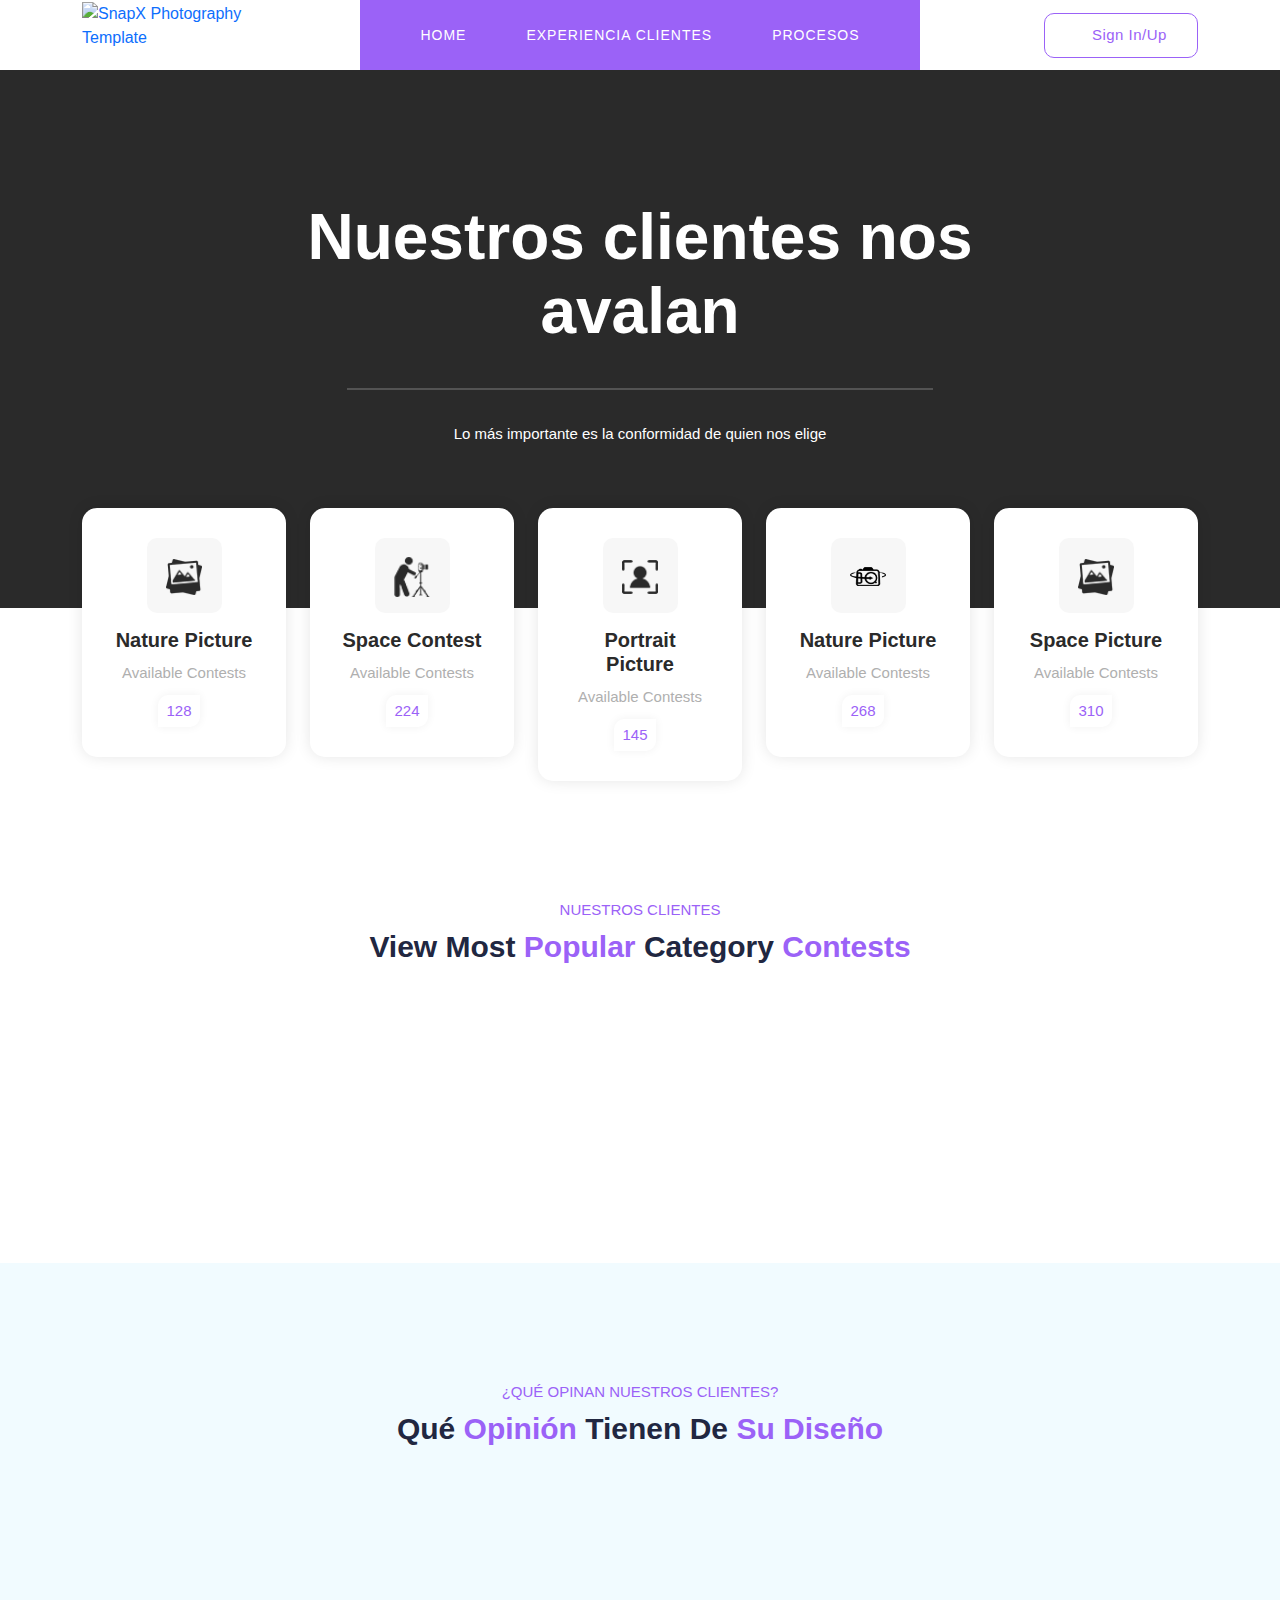
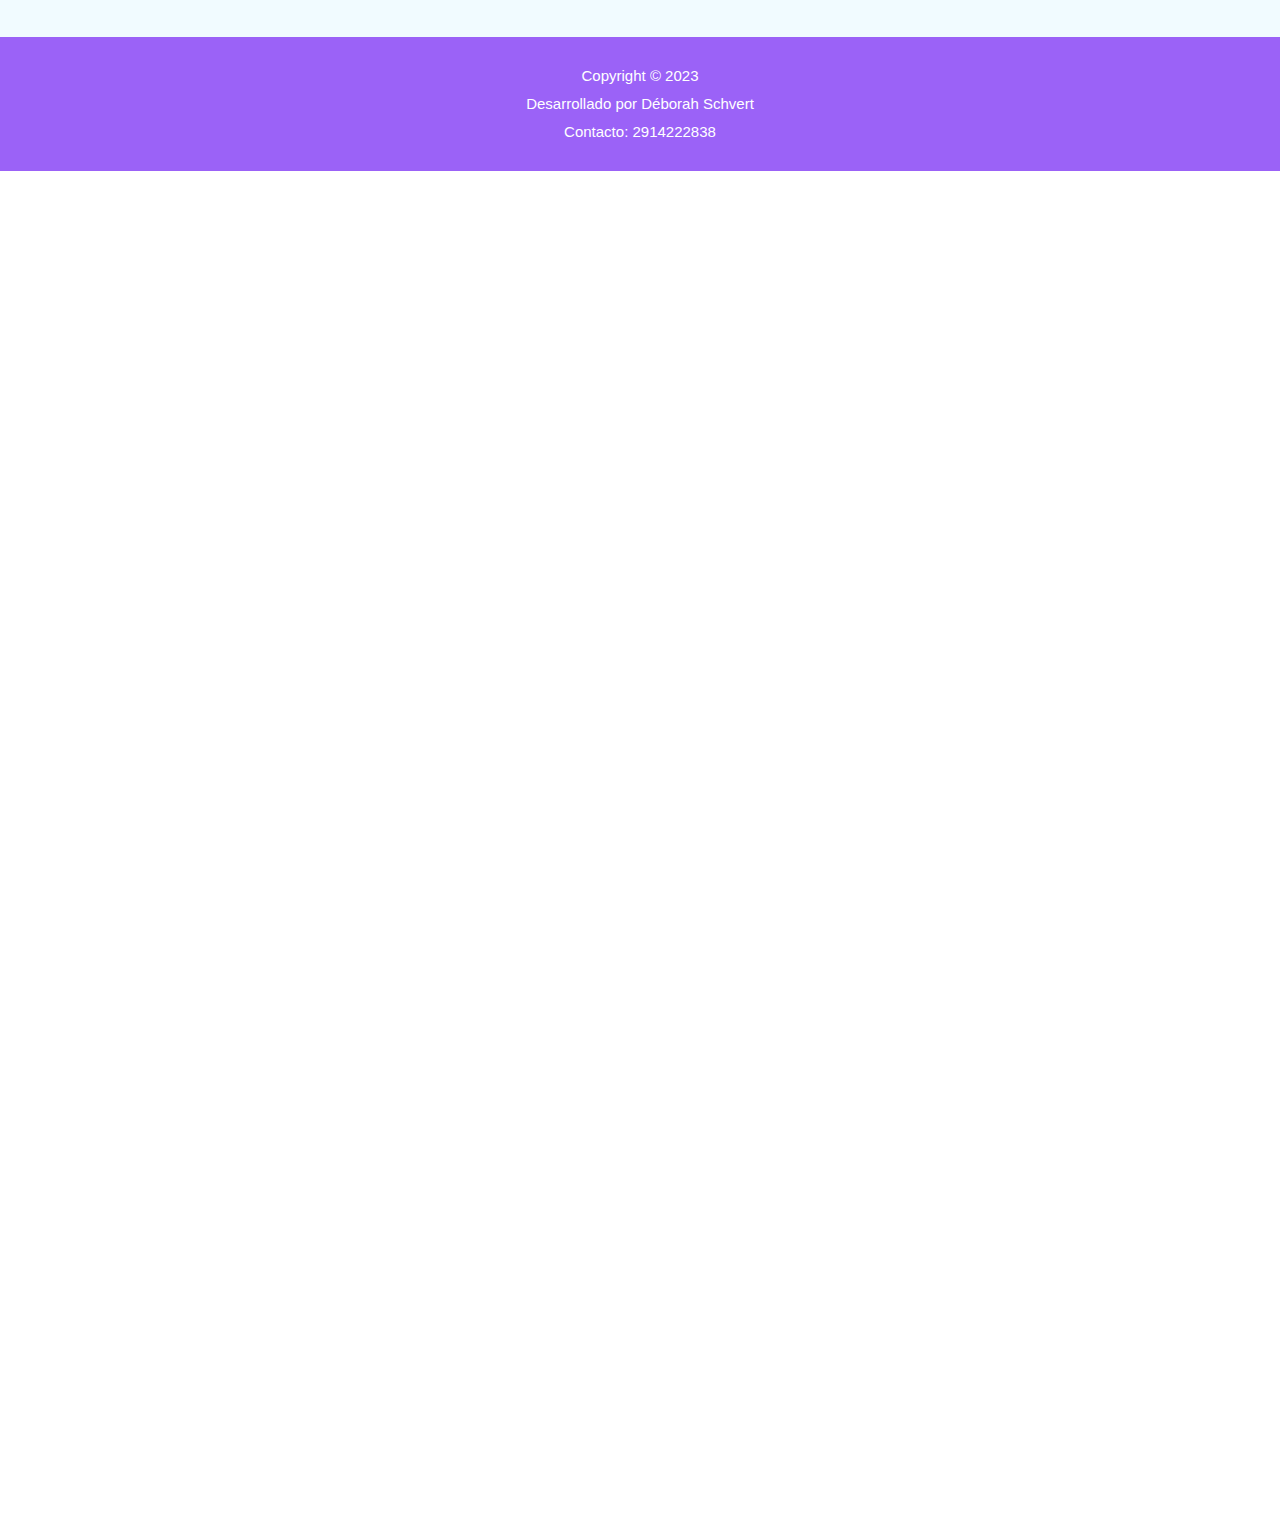
==== categories.html @ dc703094 "Add files via upload" ====
<!DOCTYPE html>
<html lang="en">

  <head>

    <meta charset="utf-8">
    <meta name="author" content="templatemo">
    <meta name="viewport" content="width=device-width, initial-scale=1, shrink-to-fit=no">

    <link href="https://fonts.googleapis.com/css2?family=Roboto:wght@100;300;400;500;700;900&display=swap" rel="stylesheet">

    <title>SnapX Photography Categories</title>

    <!-- Bootstrap core CSS -->
    <link href="vendor/bootstrap/css/bootstrap.min.css" rel="stylesheet">


    <!-- Additional CSS Files -->
    <link rel="stylesheet" href="assets/css/fontawesome.css">
    <link rel="stylesheet" href="assets/css/templatemo-snapx-photography.css">
    <link rel="stylesheet" href="assets/css/owl.css">
    <link rel="stylesheet" href="assets/css/animate.css">
    <link rel="stylesheet"href="https://unpkg.com/swiper@7/swiper-bundle.min.css"/>
<!--

TemplateMo 576 SnapX Photography

https://templatemo.com/tm-576-snapx-photography

-->
  </head>

<body>


  <!-- ***** Header Area Start ***** -->
  <header class="header-area header-sticky">
      <div class="container">
          <div class="row">
              <div class="col-12">
                  <nav class="main-nav">
                      <!-- ***** Logo Start ***** -->
                      <a href="index.html" class="logo">
                          <img src="assets/images/logo.png" alt="SnapX Photography Template">
                      </a>
                      <!-- ***** Logo End ***** -->
                      <!-- ***** Menu Start ***** -->
                      <ul class="nav">
                          <li><a href="index.html">Home</a></li>
                          <li><a href="categories.html">Experiencia Clientes</a></li>
                          <li><a href="users.html">Procesos</a></li>
                      </ul>
                      <div class="border-button">
                        <a id="modal_trigger" href="#modal" class="sign-in-up"><i class="fa fa-user"></i> Sign In/Up</a>
                      </div>
                      <a class='menu-trigger'>
                          <span>Menu</span>
                      </a>
                      <!-- ***** Menu End ***** -->
                  </nav>
              </div>
          </div>
      </div>
  </header>
  <!-- ***** Header Area End ***** -->

  <div id="modal" class="popupContainer" style="display:none;">
    <div class="popupHeader">
        <span class="header_title">Login</span>
        <span class="modal_close"><i class="fa fa-times"></i></span>
    </div>

    <section class="popupBody">
        <!-- Social Login -->
        <div class="social_login">
            <div class="">
                <a href="#" class="social_box fb">
                    <span class="icon"><i class="fab fa-facebook"></i></span>
                    <span class="icon_title">Connect with Facebook</span>

                </a>

                <a href="#" class="social_box google">
                    <span class="icon"><i class="fab fa-google-plus"></i></span>
                    <span class="icon_title">Connect with Google</span>
                </a>
            </div>

            <div class="centeredText">
                <span>Or use your Email address</span>
            </div>

            <div class="action_btns">
                <div class="one_half"><a href="#" id="login_form" class="btn">Login</a></div>
                <div class="one_half last"><a href="#" id="register_form" class="btn">Sign up</a></div>
            </div>
        </div>

        <!-- Username & Password Login form -->
        <div class="user_login">
            <form action="" method="post">
                <label>Email / Username</label>
                <input name="username" type="text" id="username" />
              <br />

                <label>Password</label>
                <input name="password" type="password" id="password" />
              <br />

                <div class="checkbox">
                    <input id="remember" type="checkbox" />
                    <label for="remember">Remember me on this computer</label>
                </div>

                <div class="action_btns">
                    <div class="one_half"><a href="#" class="btn back_btn"><i class="fa fa-angle-double-left"></i> Back</a></div>
                    <div class="one_half last"><button type="submit" class="btn btn_red">Login</button></div>
                </div>
            </form>

            <a href="#" class="forgot_password">Forgot password?</a>
        </div>

        <!-- Register Form -->
        <div class="user_register">
            <form action="" method="post">
                <label>Username</label>
                <input name="username" type="text" id="username" />
                <br />

                <label>Email Address</label>
                <input name="email" type="email" id="email" />
                <br />

                <label>Password</label>
                <input name="password" type="password" id="password" />
                <br />

                <div class="checkbox">
                    <input id="send_updates" type="checkbox" />
                    <label for="send_updates">Send me occasional email updates</label>
                </div>

                <div class="action_btns">
                    <div class="one_half"><a href="#" class="btn back_btn"><i class="fa fa-angle-double-left"></i> Back</a></div>
                    <div class="one_half last"><button type="submit" class="btn btn_red">Register</button></div>
                </div>
            </form>
        </div>

    </section>
  </div>

  <div class="page-heading">
    <div class="container">
      <div class="row">
        <div class="col-lg-8 offset-lg-2 header-text">
          <h2>Nuestros clientes nos avalan</h2>
          <p>Lo más importante es la conformidad de quien nos elige</p>
        </div>
      </div>
    </div>
  </div>

  <div class="top-categories">
    <div class="container">
      <div class="row">
        <div class="col-lg col-sm-4">
          <div class="item">
            <div class="icon">
              <img src="assets/images/icon-01.png" alt="">
            </div>
            <h4>Nature Picture</h4>
            <span>Available Contests</span>
            <span class="counter">128</span>
          </div>
        </div>
        <div class="col-lg col-sm-4">
          <div class="item">
            <div class="icon">
              <img src="assets/images/icon-02.png" alt="">
            </div>
            <h4>Space Contest</h4>
            <span>Available Contests</span>
            <span class="counter">224</span>
          </div>
        </div>
        <div class="col-lg col-sm-4">
          <div class="item">
            <div class="icon">
              <img src="assets/images/icon-03.png" alt="">
            </div>
            <h4>Portrait Picture</h4>
            <span>Available Contests</span>
            <span class="counter">145</span>
          </div>
        </div>
        <div class="col-lg col-sm-4">
          <div class="item">
            <div class="icon">
              <img src="assets/images/icon-04.png" alt="">
            </div>
            <h4>Nature Picture</h4>
            <span>Available Contests</span>
            <span class="counter">268</span>
          </div>
        </div>
        <div class="col-lg col-sm-4">
          <div class="item">
            <div class="icon">
              <img src="assets/images/icon-01.png" alt="">
            </div>
            <h4>Space Picture</h4>
            <span>Available Contests</span>
            <span class="counter">310</span>
          </div>
        </div>
      </div>
    </div>
  </div>

  <section class="featured-contests">
    <div class="container">
      <div class="row">
        <div class="col-lg-12">
          <div class="section-heading text-center">
            <h6>Nuestros clientes</h6>
            <h4>View Most <em>Popular</em> Category <em>Contests</em></h4>
          </div>
        </div>
        <div class="col-lg-6">
          <div class="item">
            <div class="thumb">
              <img src="assets/images/featured-image-02.jpg" alt="">
              <div class="hover-effect">
                <div class="content">
                  <div class="top-content">
                    <span class="award">Award Price</span>
                    <span class="price">$1,600</span>
                  </div>
                  <h4>Walk In The Nature Night</h4>
                  <div class="info">
                    <span class="participants"><img src="assets//images/icon-03.png" alt=""><br>60<br>Participants</span>
                    <span class="submittions"><img src="assets//images/icon-01.png" alt=""><br>188<br>Submissions</span>
                  </div>
                  <div class="border-button">
                    <a href="contest-details.html">Browse Nature Contests</a>
                  </div>
                </div>
              </div>
            </div>
          </div>
        </div>
        <div class="col-lg-6">
          <div class="item">
            <div class="thumb">
              <img src="assets/images/featured-image-01.jpg" alt="">
              <div class="hover-effect">
                <div class="content">
                  <div class="top-content">
                    <span class="award">Award Price</span>
                    <span class="price">$3,200</span>
                  </div>
                  <h4>Walk In The Nature Night</h4>
                  <div class="info">
                    <span class="participants"><img src="assets//images/icon-03.png" alt=""><br>78<br>Participants</span>
                    <span class="submittions"><img src="assets//images/icon-01.png" alt=""><br>240<br>Submissions</span>
                  </div>
                  <div class="border-button">
                    <a href="contest-details.html">Browse Nature Contests</a>
                  </div>
                </div>
              </div>
            </div>
          </div>
        </div>
        <div class="col-lg-4">
          <div class="item">
            <div class="thumb">
              <img src="assets/images/featured-image-03.jpg" alt="">
              <div class="hover-effect">
                <div class="content">
                  <div class="top-content">
                    <span class="award">Award Price</span>
                    <span class="price">$4,100</span>
                  </div>
                  <h4>Walk In The Nature Night</h4>
                  <div class="info">
                    <span class="participants"><img src="assets//images/icon-03.png" alt=""><br>112<br>Participants</span>
                    <span class="submittions"><img src="assets//images/icon-01.png" alt=""><br>286<br>Submissions</span>
                  </div>
                  <div class="border-button">
                    <a href="contest-details.html">Browse Nature Contests</a>
                  </div>
                </div>
              </div>
            </div>
          </div>
        </div>
        <div class="col-lg-4">
          <div class="item">
            <div class="thumb">
              <img src="assets/images/featured-image-04.jpg" alt="">
              <div class="hover-effect">
                <div class="content">
                  <div class="top-content">
                    <span class="award">Award Price</span>
                    <span class="price">$3,400</span>
                  </div>
                  <h4>Walk In The Nature Night</h4>
                  <div class="info">
                    <span class="participants"><img src="assets//images/icon-03.png" alt=""><br>54<br>Participants</span>
                    <span class="submittions"><img src="assets//images/icon-01.png" alt=""><br>140<br>Submissions</span>
                  </div>
                  <div class="border-button">
                    <a href="contest-details.html">Browse Nature Contests</a>
                  </div>
                </div>
              </div>
            </div>
          </div>
        </div>
        <div class="col-lg-4">
          <div class="item">
            <div class="thumb">
              <img src="assets/images/featured-image-05.jpg" alt="">
              <div class="hover-effect">
                <div class="content">
                  <div class="top-content">
                    <span class="award">Award Price</span>
                    <span class="price">$2,200</span>
                  </div>
                  <h4>Walk In The Nature Night</h4>
                  <div class="info">
                    <span class="participants"><img src="assets//images/icon-03.png" alt=""><br>68<br>Participants</span>
                    <span class="submittions"><img src="assets//images/icon-01.png" alt=""><br>162<br>Submissions</span>
                  </div>
                  <div class="border-button">
                    <a href="contest-details.html">Browse Nature Contests</a>
                  </div>
                </div>
              </div>
            </div>
          </div>
        </div>
      </div>
    </div>
  </section>

  <section class="testimonials">
    <div class="container">
      <div class="row">
        <div class="col-lg-12">
          <div class="section-heading text-center">
            <h6>¿Qué opinan nuestros clientes?</h6>
            <h4>Qué <em>opinión</em> tienen de  <em>su Diseño</em></h4>
          </div>
        </div>
        <div class="col-lg-8 offset-lg-2">
          <div class="owl-testimonials owl-carousel">
            <div class="item">
              <div class="content">
                <div class="left-content">
                  <p>“SnapX Photography is a professional website template for photo and video related businesses. This Bootstrap v5.1.3 HTML CSS template is provided by TemplateMo website.”</p>
                  <h4>Thomas Wilson</h4>
                  <span>User #007704</span>
                </div>
                <div class="image">
                  <img src="assets/images/author.jpg" alt="">
                </div>
              </div>
            </div>
            <div class="item">
              <div class="content">
                <div class="left-content">
                  <p>“You may visit Too CSS website for latest collections of great templates. There are a variety of different categories for HTML CSS templates.”</p>
                  <h4>John Walker</h4>
                  <span>User #007772</span>
                </div>
                <div class="image">
                  <img src="assets/images/author.jpg" alt="">
                </div>
              </div>
            </div>
            <div class="item">
              <div class="content">
                <div class="left-content">
                  <p>“If you need a working contact form, please visit TemplateMo contact page for more information. You can easily buy and use a simple PHP contact form.”</p>
                  <h4>Vincent Anthon</h4>
                  <span>User #007794</span>
                </div>
                <div class="image">
                  <img src="assets/images/author.jpg" alt="">
                </div>
              </div>
            </div>
            <div class="item">
              <div class="content">
                <div class="left-content">
                  <p>“When you need Free CSS Templates, you just remember our website TemplateMo. We provide you best quality website templates at absolutely free of charge. No hidden cost involved.”</p>
                  <h4>Alan Smithee</h4>
                  <span>User #007765</span>
                </div>
                <div class="image">
                  <img src="assets/images/author.jpg" alt="">
                </div>
              </div>
            </div>
            <div class="item">
              <div class="content">
                <div class="left-content">
                  <p>“We hope this template is very useful for your website development. If you wish to <a rel="nofollow" href="https://templatemo.com/contact" target="_blank">support TemplateMo</a>, you may make a small amount of donation via PayPal.”</p>
                  <h4>Alan Smithee</h4>
                  <span>User #007724</span>
                </div>
                <div class="image">
                  <img src="assets/images/author.jpg" alt="">
                </div>
              </div>
            </div>
          </div>
        </div>

  </section>

  <footer class="no-space">
    <div class="container">
      <div class="row">
        <div class="col-lg-12">
          <p>Copyright © 2023  <br>   Desarrollado por Déborah Schvert   <br>    Contacto: 2914222838

        </div>
      </div>
    </div>
  </footer>

  <!-- Scripts -->
  <!-- Bootstrap core JavaScript -->
  <script src="vendor/jquery/jquery.min.js"></script>
  <script src="vendor/bootstrap/js/bootstrap.min.js"></script>

  <script src="assets/js/isotope.min.js"></script>
  <script src="assets/js/owl-carousel.js"></script>

  <script src="assets/js/tabs.js"></script>
  <script src="assets/js/popup.js"></script>
  <script src="assets/js/custom.js"></script>

  </body>
</html>
---- assets/css/templatemo-snapx-photography.css ----
/*

TemplateMo 576 SnapX Photography

https://templatemo.com/tm-576-snapx-photography

*/

/* ---------------------------------------------
Table of contents
------------------------------------------------
01. font & reset css
02. reset
03. global styles
04. header
05. banner
06. features
07. testimonials
08. contact
09. footer

--------------------------------------------- */
/*
---------------------------------------------
font & reset css
---------------------------------------------
*/
@import url("https://fonts.googleapis.com/css?family=Open+Sans:100,200,300,400,500,600,700,800,900");
/*
---------------------------------------------
reset
---------------------------------------------
*/
html, body, div, span, applet, object, iframe, h1, h2, h3, h4, h5, h6, p, blockquote, div
pre, a, abbr, acronym, address, big, cite, code, del, dfn, em, font, img, ins, kbd, q,
s, samp, small, strike, strong, sub, sup, tt, var, b, u, i, center, dl, dt, dd, ol, ul, li,
figure, header, nav, section, article, aside, footer, figcaption {
  margin: 0;
  padding: 0;
  border: 0;
  outline: 0;
}

.clearfix:after {
  content: ".";
  display: block;
  clear: both;
  visibility: hidden;
  line-height: 0;
  height: 0;
}

.clearfix {
  display: inline-block;
}

html[xmlns] .clearfix {
  display: block;
}

* html .clearfix {
  height: 1%;
}

ul, li {
  padding: 0;
  margin: 0;
  list-style: none;
}

header, nav, section, article, aside, footer, hgroup {
  display: block;
}

* {
  box-sizing: border-box;
}

html, body {
  font-family: 'Roboto', sans-serif;
  font-weight: 400;
  background-color: #fff;
  font-size: 16px;
  -ms-text-size-adjust: 100%;
  -webkit-font-smoothing: antialiased;
  -moz-osx-font-smoothing: grayscale;
}

a {
  text-decoration: none !important;
}

h1, h2, h3, h4, h5, h6 {
  margin-top: 0px;
  margin-bottom: 0px;
  color: #2a2a2a;
}

ul {
  margin-bottom: 0px;
}

p {
  font-size: 15px;
  line-height: 28px;
  color: #7a7a7a;
}

img {
  width: 100%;
  overflow: hidden;
}

/*
---------------------------------------------
Global Styles
---------------------------------------------
*/
html,
body {
  background: #fff;
  font-family: 'Roboto', sans-serif;
}

::selection {
  background: #9B62F7;
  color: #fff;
}

::-moz-selection {
  background: #9B62F7;
  color: #fff;
}

@media (max-width: 991px) {
  html, body {
    overflow-x: hidden;
  }
  .mobile-top-fix {
    margin-top: 30px;
    margin-bottom: 0px;
  }
  .mobile-bottom-fix {
    margin-bottom: 30px;
  }
  .mobile-bottom-fix-big {
    margin-bottom: 60px;
  }
}

.border-button a {
  font-size: 15px;
  color: #9B62F7;
  background-color: transparent;
  border: 1px solid #9B62F7;
  padding: 10px 30px;
  display: inline-block;
  border-radius: 10px;
  font-weight: 500;
  text-transform: capitalize;
  letter-spacing: 0.5px;
  transition: all .3s;
}

.border-button a:hover {
  background-color: #9B62F7;
  color: #fff;
}

.main-button a {
  font-size: 15px;
  color: #fff;
  background-color: #9B62F7;
  border: 1px solid #9B62F7;
  padding: 10px 30px;
  display: inline-block;
  border-radius: 10px;
  font-weight: 500;
  text-transform: capitalize;
  letter-spacing: 0.5px;
  transition: all .3s;
}

.main-button a:hover {
  background-color: transparent;
  color: #9B62F7;
}

section {
  margin-top: 120px;
}

.section-heading {
  position: relative;
  z-index: 2;
  margin-top: 0px;
  margin-bottom: 70px;
}

.section-heading h6 {
  font-size: 15px;
  text-transform: uppercase;
  color: #9B62F7;
  font-weight: 400;
}

.section-heading h4 {
  margin-top: 10px;
  line-height: 36px;
  font-size: 30px;
  font-weight: 700;
  text-transform: capitalize;
  color: #212741;
}

.section-heading h4 em {
  color: #9B62F7;
  font-style: normal;
}

.section-heading p {
  margin-top: 30px;
}


/*
---------------------------------------------
Header Style
---------------------------------------------
*/

.background-header {
  background-color: #fff;
  height: 70px!important;
  position: fixed!important;
  top: 0!important;
  left: 0;
  right: 0;
  box-shadow: 0px 0px 10px rgba(0,0,0,0.15)!important;
  -webkit-transition: all .5s ease 0s;
  -moz-transition: all .5s ease 0s;
  -o-transition: all .5s ease 0s;
  transition: all .5s ease 0s;
}

.header-area {
  background-color: #fff;
  position: absolute;
  height: 70px;
  top: 0;
  left: 0;
  right: 0;
  z-index: 100;
  -webkit-transition: all .5s ease 0s;
  -moz-transition: all .5s ease 0s;
  -o-transition: all .5s ease 0s;
  transition: all .5s ease 0s;
}

.header-area .main-nav {
  min-height: 80px;
  background: transparent;
  display: flex
}

.header-area .main-nav .logo {
  margin-top: 2px;
  flex-basis: 20%;
  -webkit-transition: all 0.3s ease 0s;
  -moz-transition: all 0.3s ease 0s;
  -o-transition: all 0.3s ease 0s;
  transition: all 0.3s ease 0s;
}

.header-area .main-nav .logo img {
  max-width: 160px;
}

.background-header .main-nav .logo {
  width: 142px;
}

.header-area .main-nav .nav {
  flex-basis: 60%;
  height: 70px;
  margin-top: 0px;
  margin-right: 0px;
  -webkit-transition: all 0.3s ease 0s;
  -moz-transition: all 0.3s ease 0s;
  -o-transition: all 0.3s ease 0s;
  transition: all 0.3s ease 0s;
  position: relative;
  z-index: 999;
}

.nav {
  justify-content: center;
}

.header-area .main-nav .nav li:first-child {
  padding-left: 60px;
}

.header-area .main-nav .nav li:last-child {
  padding-right: 60px;
}

.header-area .main-nav .nav li {
  padding-left: 30px;
  padding-right: 30px;
  background-color: #9B62F7;
}

.header-area .main-nav .nav li a {
  display: block;
  font-weight: 400;
  font-size: 14px;
  text-transform: uppercase;
  color: #fff;
  -webkit-transition: all 0.3s ease 0s;
  -moz-transition: all 0.3s ease 0s;
  -o-transition: all 0.3s ease 0s;
  transition: all 0.3s ease 0s;
  height: 70px;
  line-height: 70px;
  border: transparent;
  letter-spacing: 1px;
}

.header-area .main-nav .border-button {
  flex-basis: 20%;
  margin-top: 13px;
  text-align: right;
}

.header-area .main-nav .nav li.has-sub ul.sub-menu li:last-child a:hover,
.background-header .main-nav .nav li.has-sub ul.sub-menu li:last-child a:hover {
  padding-left: 25px !important;
}

.header-area .main-nav .nav li:hover a,
.header-area .main-nav .nav li a.active {
  color: #9B62F7;
}

.background-header .main-nav .nav li:hover a,
.background-header .main-nav .nav li a.active {
  color: #9B62F7;
  opacity: 1;
}

.header-area .main-nav .nav li.has-sub {
  position: relative;
  padding-right: 15px;
}

.header-area .main-nav .nav li.has-sub:after {
  font-family: FontAwesome;
  content: "\f107";
  font-size: 12px;
  color: #9B62F7;
  position: absolute;
  right: 2px;
  top: 25px;
}

.header-area .main-nav .nav li.has-sub ul.sub-menu {
  position: absolute;
  width: 160px;
  background-color: #fff;
  box-shadow: 0 2px 28px 0 rgba(0, 0, 0, 0.06);
  overflow: hidden;
  top: 70px;
  border-radius: 0px;
  opacity: 0;
  transition: all .3s;
  transform: translateY(+2em);
  visibility: hidden;
  z-index: -1;
}

.header-area .main-nav .nav li.has-sub ul.sub-menu li {
  margin-left: 0px;
  padding-left: 0px;
  padding-right: 0px;
}

.header-area .main-nav .nav li.has-sub ul.sub-menu li a {
  opacity: 1;
  display: block;
  background: #f7f7f7;
  color: ##9B62F7!important;
  padding-left: 20px;
  height: 40px;
  line-height: 40px;
  -webkit-transition: all 0.3s ease 0s;
  -moz-transition: all 0.3s ease 0s;
  -o-transition: all 0.3s ease 0s;
  transition: all 0.3s ease 0s;
  position: relative;
  font-size: 13px;
  font-weight: 400;
  border-bottom: 1px solid #eee;
}

.header-area .main-nav .nav li.has-sub ul li a:hover {
  background: #fff;
  color: #9B62F7 !important;
  padding-left: 25px;
}

.header-area .main-nav .nav li.has-sub ul li a:hover:before {
  width: 3px;
}

.header-area .main-nav .nav li.has-sub:hover ul.sub-menu {
  visibility: visible;
  opacity: 1;
  z-index: 1;
  transform: translateY(0%);
  transition-delay: 0s, 0s, 0.3s;
}

.header-area .main-nav .menu-trigger {
  cursor: pointer;
  display: block;
  position: absolute;
  top: 33px;
  width: 32px;
  height: 40px;
  text-indent: -9999em;
  z-index: 99;
  right: 20px;
  display: none;
}

.background-header .main-nav .menu-trigger {
  top: 17px;
}

.header-area .main-nav .menu-trigger span,
.header-area .main-nav .menu-trigger span:before,
.header-area .main-nav .menu-trigger span:after {
  -moz-transition: all 0.4s;
  -o-transition: all 0.4s;
  -webkit-transition: all 0.4s;
  transition: all 0.4s;
  background-color: #2a2a2a;
  display: block;
  position: absolute;
  width: 30px;
  height: 2px;
  left: 0;
}

.background-header .main-nav .menu-trigger span,
.background-header .main-nav .menu-trigger span:before,
.background-header .main-nav .menu-trigger span:after {
  background-color: #2a2a2a;
}

.header-area .main-nav .menu-trigger span:before,
.header-area .main-nav .menu-trigger span:after {
  -moz-transition: all 0.4s;
  -o-transition: all 0.4s;
  -webkit-transition: all 0.4s;
  transition: all 0.4s;
  background-color: #2a2a2a;
  display: block;
  position: absolute;
  width: 30px;
  height: 2px;
  left: 0;
  width: 75%;
}

.background-header .main-nav .menu-trigger span:before,
.background-header .main-nav .menu-trigger span:after {
  background-color: #2a2a2a;
}

.header-area .main-nav .menu-trigger span:before,
.header-area .main-nav .menu-trigger span:after {
  content: "";
}

.header-area .main-nav .menu-trigger span {
  top: 16px;
}

.header-area .main-nav .menu-trigger span:before {
  -moz-transform-origin: 33% 100%;
  -ms-transform-origin: 33% 100%;
  -webkit-transform-origin: 33% 100%;
  transform-origin: 33% 100%;
  top: -10px;
  z-index: 10;
}

.header-area .main-nav .menu-trigger span:after {
  -moz-transform-origin: 33% 0;
  -ms-transform-origin: 33% 0;
  -webkit-transform-origin: 33% 0;
  transform-origin: 33% 0;
  top: 10px;
}

.header-area .main-nav .menu-trigger.active span,
.header-area .main-nav .menu-trigger.active span:before,
.header-area .main-nav .menu-trigger.active span:after {
  background-color: transparent;
  width: 100%;
}

.header-area .main-nav .menu-trigger.active span:before {
  -moz-transform: translateY(6px) translateX(1px) rotate(45deg);
  -ms-transform: translateY(6px) translateX(1px) rotate(45deg);
  -webkit-transform: translateY(6px) translateX(1px) rotate(45deg);
  transform: translateY(6px) translateX(1px) rotate(45deg);
  background-color: #2a2a2a;
}

.background-header .main-nav .menu-trigger.active span:before {
  background-color: #2a2a2a;
}

.header-area .main-nav .menu-trigger.active span:after {
  -moz-transform: translateY(-6px) translateX(1px) rotate(-45deg);
  -ms-transform: translateY(-6px) translateX(1px) rotate(-45deg);
  -webkit-transform: translateY(-6px) translateX(1px) rotate(-45deg);
  transform: translateY(-6px) translateX(1px) rotate(-45deg);
  background-color: #2a2a2a;
}

.background-header .main-nav .menu-trigger.active span:after {
  background-color: #2a2a2a;
}

.header-area.header-sticky {
  min-height: 70px;
}

.header-area.header-sticky .nav li a.active {
  color: #fff;
}

@media (max-width: 1200px) {
  .header-area .main-nav .nav li {
    padding-left: 10px;
    padding-right: 10px;
  }
  .header-area .main-nav:before {
    display: none;
  }
}

@media (max-width: 767px) {
  .header-area .main-nav .nav {
    height: auto;
    flex-basis: 100%;
  }
  .header-area .main-nav .logo {
    position: absolute;
    left: 30px;
    top: 15px;
  }
  .background-header .main-nav .logo {
    top: 0px;
  }
  .background-header .main-nav .border-button {
    top: 0px !important;
  }
  .header-area .main-nav .border-button {
    position: absolute;
    top: 15px;
    right: 70px;
  }
  .header-area.header-sticky .nav li a:hover,
  .header-area.header-sticky .nav li a.active {
    color: #9B62F7!important;
    opacity: 1;
  }
  .header-area.header-sticky .nav li.search-icon a {
    width: 100%;
  }
  .header-area {
    background-color: #9B62F7!important;
    padding: 0px 15px;
    height: 100px;
    box-shadow: none;
    text-align: center;
  }
  .header-area .container {
    padding: 0px;
  }
  .header-area .logo {
    margin-left: 0px;
  }
  .header-area .menu-trigger {
    display: block !important;
  }
  .header-area .main-nav {
    overflow: hidden;
  }
  .header-area .main-nav .nav {
    float: none;
    width: 100%;
    display: none;
    -webkit-transition: all 0s ease 0s;
    -moz-transition: all 0s ease 0s;
    -o-transition: all 0s ease 0s;
    transition: all 0s ease 0s;
    margin-left: 0px;
  }
  .header-area .main-nav .nav li:first-child {
    border-top: 1px solid #eee;
  }
  .header-area.header-sticky .nav {
    margin-top: 100px !important;
  }
  .background-header.header-sticky .nav {
    margin-top: 70px !important;
  }
  .header-area .main-nav .nav li {
    width: 100%;
    background: #9B62F7;
    border-bottom: 1px solid #eee;
    padding-left: 0px !important;
    padding-right: 0px !important;
  }
  .header-area .main-nav .nav li a {
    height: 50px !important;
    line-height: 50px !important;
    padding: 0px !important;
    border: none !important;
    background: #f7f7f7 !important;
    color: #191a20 !important;
  }
  .header-area .main-nav .nav li a:hover {
    background: #eee !important;
    color: #00bdfe!important;
  }
  .header-area .main-nav .nav li.has-sub ul.sub-menu {
    position: relative;
    visibility: inherit;
    opacity: 1;
    z-index: 1;
    transform: translateY(0%);
    top: 0px;
    width: 100%;
    box-shadow: none;
    height: 0px;
    transition: all 0s;
  }
  .header-area .main-nav .nav li.submenu ul li a {
    font-size: 12px;
    font-weight: 400;
  }
  .header-area .main-nav .nav li.submenu ul li a:hover:before {
    width: 0px;
  }
  .header-area .main-nav .nav li.has-sub ul.sub-menu {
    height: auto;
  }
  .header-area .main-nav .nav li.has-sub:after {
    color: #3B566E;
    right: 30px;
    font-size: 14px;
    top: 15px;
  }
  .header-area .main-nav .nav li.submenu:hover ul, .header-area .main-nav .nav li.submenu:focus ul {
    height: 0px;
  }
}


/*
--------------------------------------------
PopUp Style
--------------------------------------------
*/

#lean_overlay {
  position: fixed;
  z-index: 100;
  top: 0px;
  left: 0px;
  height: 100%;
  width: 100%;
  background: #000;
  display: none;
}

section.popupBody {
  margin-top: 0px;
}

.popupContainer {
  position: absolute;
  width: 330px;
  height: auto;
  left: 45%;
  top: 60px;
  background: #FFF;
}

.btn {
  padding: 10px 20px;
  background: #9B62F7;
  color: #fff;
  transition: all .3s;
}

.btn_red {
  background: #9B62F7;
  color: #FFF;
}

.btn:hover {
  background: #E4E4E2;
}

.btn_red:hover {
  color: #2a2a2a;
  background: #E4E4E2;
}

a.btn {
  color: #fff;
  text-align: center;
  text-decoration: none;
}

a.btn_red {
  color: #FFF;
}

.one_half {
  width: 50%;
  display: block;
  float: left;
}

.one_half.last {
  width: 45%;
  margin-left: 5%;
}

.popupHeader {
  font-size: 16px;
  text-transform: uppercase;
}

.popupHeader {
  background: #F4F4F2;
  position: relative;
  padding: 10px 20px;
  border-bottom: 1px solid #DDD;
  font-weight: bold;
}

.popupHeader .modal_close {
  position: absolute;
  right: 0;
  top: 0;
  padding: 10px 15px;
  background: #9B62F7;
  cursor: pointer;
  color: #fff;
  font-size: 16px;
}

.popupBody {
  padding: 20px;
}

.social_login .social_box {
  display: block;
  clear: both;
  padding: 10px;
  margin-bottom: 10px;
  background: #F4F4F2;
  overflow: hidden;
}

.social_login .icon {
  display: inline-block;

  padding: 5px 10px;
  margin-right: 10px;
  float: left;
  color: #FFF;
  font-size: 16px;
  text-align: center;
}

.social_login .fb .icon {
  background: #3B5998;
}

.social_login .google .icon {
  background: #DD4B39;
}

.social_login .icon_title {
  display: block;
  padding: 5px 0;
  float: left;
  font-weight: bold;
  font-size: 16px;
  color: #777;
}

.social_login .social_box:hover {
  background: #E4E4E2;
}

.centeredText {
  color: #afafaf;
  text-align: center;
  margin: 20px 0;
  clear: both;
  overflow: hidden;
  text-transform: capitalize;
}

.user_login label {
  color: #afafaf;
}

.action_btns {
  clear: both;
  overflow: hidden;
}

.action_btns a {
  display: block;
}
/* User Login Form */

.user_login {
  display: none;
}

.user_login label {
  display: block;
  margin-bottom: 5px;
}

.user_login input[type="text"],
.user_login input[type="email"],
.user_login input[type="password"] {
  display: block;
  width: 90%;
  padding: 10px;
  border: 1px solid #DDD;
  color: #666;
}

.user_login input[type="checkbox"] {
  float: left;
  margin-right: 10px;
  width: 22px;
  height: 22px;
}

.user_login input[type="checkbox"]+label {
  float: left;
}

.user_login .checkbox {
  margin-bottom: 10px;
  clear: both;
  overflow: hidden;
}

.forgot_password {
  display: block;
  margin: 20px 0 10px;
  clear: both;
  overflow: hidden;
  text-decoration: none;
  color: #9B62F7;
  transition: all .3s;
}
/* User Register Form */

.user_register {
  display: none;
}

.user_register label {
  color: #afafaf;
  display: block;
  margin-bottom: 5px;
}

.user_register input[type="text"],
.user_register input[type="email"],
.user_register input[type="password"] {
  display: block;
  width: 100%;
  padding: 10px;
  border: 1px solid #DDD;
  color: #666;
}

.user_register input[type="checkbox"] {
  width: 22px;
  height: 22px;
  float: left;
  margin-right: 8px;
}

.user_register input[type="checkbox"]+label {
  float: left;
  color: #afafaf;
}

.user_register .checkbox {
  margin-bottom: 10px;
  clear: both;
  overflow: hidden;
}


/*
---------------------------------------------
Banner Style
---------------------------------------------
*/

.main-banner {
  background-image: url(../images/banner-bg.jpg);
  background-repeat: no-repeat;
  background-position: center center;
  background-size: cover;
  padding-top: 290px;
  padding-bottom: 240px;
  text-align: center;
  background-color: #2a2a2a;
}

.main-banner h2 {
  color: #fff;
  font-size: 64px;
  font-weight: 700;
  line-height: 74px;
}

.main-banner h2 em {
  font-style: normal;
  color: #9B62F7;
}

.main-banner p {
  color: #fff;
  padding: 30px 0px;
  margin: 40px 75px 0px 75px;
  border-top: 1px solid rgba(250,250,250,0.2);
}

.main-banner .buttons {
  margin-top: 30px;
  display: flex;
  justify-content: center;
}

.main-banner .big-border-button a {
  font-size: 20px;
  color: #fff;
  background-color: transparent;
  border: 1px solid #fff;
  padding: 15px 30px;
  display: inline-block;
  border-radius: 10px;
  font-weight: 500;
  margin-right: 15px;
  text-transform: capitalize;
  letter-spacing: 0.5px;
  transition: all .3s;
}

.main-banner .big-border-button a:hover {
  background-color: #fff;
  color: #9B62F7;
}

.main-banner .icon-button a {
  margin-top: 20px;
  display: inline-block;
  margin-left: 15px;
  font-size: 15px;
  font-weight: 500;
  color: #fff;
  transition: all .3s;
}

.main-banner .icon-button a i {
  margin-right: 6px;
  font-size: 16px;
}

.main-banner .icon-button a:hover {
  color: #9B62F7;
}



/*
---------------------------------------------
featured
---------------------------------------------
*/

section.featured-items {
  margin-top: -150px;
}

.featured-items .item .thumb {
  position: relative;
}

.featured-items .item .thumb img {
  border-radius: 15px;
}

.featured-items .item .thumb:hover .hover-effect {
  top: 0;
  opacity: 1;
}

.featured-items .item .thumb .hover-effect {
  background-color: rgba(250,250,250,0.92);
  left: 0;
  top: 100%;
  width: 100%;
  height: 100%;
  border-radius: 10px;
  position: absolute;
  opacity: 0;
  transition: all .3s;
}

.featured-items .item .thumb .hover-effect .content {
  text-align: center;
  position: absolute;
  width: 100%;
  top: 50%;
  transform: translateY(-50%);
  padding: 0px 15px;
}

.featured-items .item .thumb .hover-effect .content h4 {
  font-size: 20px;
  color: #9B62F7;
  margin-bottom: 22px;
}

.featured-items .item .thumb .hover-effect .content h4 i {
  font-size: 14px;
  margin-left: 5px;
  font-weight: 600;
}

.featured-items .item .thumb .hover-effect .content h4 span {
  font-size: 14px;
  font-weight: 500;
  color: #afafaf;
}

.featured-items .item .thumb .hover-effect .content ul li {
  font-size: 15px;
  font-weight: 400;
  color: #afafaf;
  margin-bottom: 7px;
}

.featured-items .item .thumb .hover-effect .content ul li:last-child {
  margin-bottom: 0px;
}

.featured-items .item .thumb .hover-effect .content ul li span {
  color: #2a2a2a;
  font-weight: 500;
}

.featured-items .owl-nav {
  position: absolute;
  width: 100%;
  top: 50%;
  transform: translateY(-35px);
}

.featured-items .owl-nav .owl-prev {
  position: absolute;
  left: -70px;
}

.featured-items .owl-nav .owl-next {
  position: absolute;
  right: -70px;
}

.featured-items .owl-nav .owl-prev span,
.featured-items .owl-nav .owl-next span  {
  width: 46px;
  height: 46px;
  line-height: 46px;
  font-size: 24px;
  display: inline-block;
  color: #fff;
  background-color: #9B62F7;
  border-radius: 50%;
  opacity: 0.75;
  transition: all .3s;
}

.featured-items .owl-nav .owl-prev span:hover,
.featured-items .owl-nav .owl-next span:hover {
  opacity: 1;
}


/*
---------------------------------------------
popular categories
---------------------------------------------
*/

section.popular-categories {
  padding: 0px 65px;
}

section.popular-categories .main-button {
  text-align: right;
}

.popular-item {
  border: 1px solid #e0e0e0;
  border-radius: 15px;
  padding: 30px;
}

.popular-item .top-content {
  display: flex;
  margin-bottom: 30px;
}

.popular-item .icon {
  background-color: #f7f7f7;
  width: 75px;
  height: 75px;
  display: inline-block;
  text-align: center;
  line-height: 75px;
  border-radius: 10px;
  margin-right: 20px;
}

.popular-item .icon img {
  max-width: 36px;
  border-radius: 0px;
}

.popular-item h4 {
  font-size: 20px;
  margin-top: 5px;
  font-weight: 700;
  margin-bottom: 12px;
}

.popular-item span em {
  font-style: normal;
  font-size: 15px;
  font-weight: 500;
  padding: 5px 8px;
  border-top-left-radius: 10px;
  border-bottom-right-radius: 10px;
  color: #9B62F7;
  background-color: #fff;
  box-shadow: 0px 0px 10px rgba(0, 0, 0, 0.06);
  margin-right: 10px;
}

.popular-item span {
  color: #afafaf;
  font-weight: 400;
}

.popular-item img {
  border-radius: 15px;
}

.popular-item .thumb {
  position: relative;
  overflow: hidden;
}

.popular-item .thumb span.category {
  font-size: 15px;
  color: #9B62F7;
  background-color: #fff;
  border-radius: 10px;
  font-weight: 500;
  position: absolute;
  left: 15px;
  top: -60px;
  padding: 8px 12px;
  opacity: 0;
  transition: all .3s;
}

.popular-item .thumb span.likes {
  font-size: 15px;
  color: #9B62F7;
  background-color: #fff;
  border-radius: 10px;
  font-weight: 500;
  position: absolute;
  right: 15px;
  top: -60px;
  padding: 8px 12px;
  opacity: 0;
  transition: all .3s;
}

.popular-item .thumb:hover span.category,
.popular-item .thumb:hover span.likes {
  top: 15px;
  opacity: 1;
}

.popular-item .border-button {
  margin-top: 30px;
}

.popular-item .border-button a {
  width: 100%;
  text-align: center;
}


/*
---------------------------------------------
closed contests
---------------------------------------------
*/

section.closed-contests {
  background-image: url(../images/closed-bg.jpg);
  background-repeat: no-repeat;
  background-position: center center;
  background-size: cover;
  padding: 120px 0px;
}

.closed-item .thumb {
  position: relative;
  overflow: hidden;
}

.closed-item .thumb img {
  border-top-right-radius: 15px;
  border-top-left-radius: 15px;
}

.closed-item .thumb span.winner {
  font-size: 15px;
  color: #9B62F7;
  background-color: #fff;
  border-radius: 10px;
  font-weight: 500;
  position: absolute;
  left: 15px;
  top: -60px;
  padding: 8px 12px;
  opacity: 0;
  transition: all .3s;
}

.closed-item .thumb span.winner em {
  color: #afafaf;
  font-style: normal;
}

.closed-item .thumb span.price {
  font-size: 15px;
  color: #9B62F7;
  background-color: #fff;
  border-radius: 10px;
  font-weight: 500;
  position: absolute;
  right: 15px;
  top: -60px;
  padding: 8px 12px;
  opacity: 0;
  transition: all .3s;
}

.closed-item .thumb span.price em {
  color: #afafaf;
  font-style: normal;
}

.closed-item .thumb:hover span.price,
.closed-item .thumb:hover span.winner {
  opacity: 1;
  top: 15px;
}

.closed-item .down-content {
  border-bottom-right-radius: 15px;
  border-bottom-left-radius: 15px;
  background-color: #fff;
  padding: 25px 30px;
}

.closed-item .down-content h4.pics {
  text-align: right;
}

.closed-item .down-content h4 {
  font-size: 18px;
  line-height: 32px;
}

.closed-item .down-content h4 span {
  font-size: 15px;
  color: #afafaf;
}

.closed-contests .owl-nav {
  position: absolute;
  width: 100%;
  top: 50%;
  transform: translateY(-35px);
}

.closed-contests .owl-nav .owl-prev {
  position: absolute;
  left: -70px;
}

.closed-contests .owl-nav .owl-next {
  position: absolute;
  right: -70px;
}

.closed-contests .owl-nav .owl-prev span,
.closed-contests .owl-nav .owl-next span  {
  width: 46px;
  height: 46px;
  line-height: 46px;
  font-size: 24px;
  display: inline-block;
  color: #afafaf;
  background-color: #fff;
  border-radius: 50%;
  transition: all .3s;
}

.closed-contests .owl-nav .owl-prev span:hover,
.closed-contests .owl-nav .owl-next span:hover {
  background-color: #9B62F7;
  color: #fff;
}

.closed-contests .border-button {
  margin-top: 20px;
}


/*
---------------------------------------------
pricing-plans
---------------------------------------------
*/

.pricing-item {
  text-align: center;
  padding: 30px;
  border: 1px solid #e0e0e0;
  border-radius: 15px;
  transition: all .5s;
}

.pricing-item:hover {
  border: 1px solid transparent;
  box-shadow: 0px 0px 15px rgba(0, 0, 0, 0.06);
}

.pricing-item:hover h4 {
  color: #9B62F7;
}

.pricing-item img {
  max-width: 240px;
}

.pricing-item h4 {
  font-size: 20px;
  font-weight: 700;
  margin-top: 30px;
  margin-bottom: 30px;
  padding-bottom: 30px;
  border-bottom: 1px solid #d4d4d4;
  transition: all .5s;
}

.pricing-item ul li {
  font-size: 15px;
  color: #9B62F7;
  margin-bottom: 10px;
}

.pricing-item ul.first-plan li:nth-child(5),
.pricing-item ul.first-plan li:nth-child(4) {
  color: #afafaf;
  text-decoration: line-through;
}

.pricing-item ul.second-plan li:nth-child(5) {
  color: #afafaf;
  text-decoration: line-through;
}

.pricing-item ul li:last-child {
  margin-bottom: 0px;
}

.pricing-item span.price {
  font-size: 30px;
  color: #9B62F7;
  font-weight: 700;
  display: inline-block;
  margin-top: 30px;
}

.pricing-item .border-button {
  margin-top: 30px;
}


/*
---------------------------------------------
footer
---------------------------------------------
*/

footer.no-space {
  margin-top: 0px;
}

footer {
  background-color: #9B62F7;
  text-align: center;
  padding: 25px 0px;
  margin-top: 120px;
}

footer p {
  color: #fff;
  font-weight: 300;
}

footer p a {
  color: #fff;
  font-weight: 500;
}



/*
---------------------------------------------
page heading
---------------------------------------------
*/

.page-heading {
  background-image: url(../images/heading-bg.jpg);
  background-repeat: no-repeat;
  background-position: center center;
  background-size: cover;
  padding-top: 200px;
  padding-bottom: 130px;
  text-align: center;
  background-color: #2a2a2a;
}

.page-heading h2 {
  color: #fff;
  font-size: 64px;
  font-weight: 700;
  line-height: 74px;
}

.page-heading h2.space-need {
  padding: 0px 30px;
}

.page-heading h2 em {
  font-style: normal;
  color: #9B62F7;
}

.page-heading p {
  color: #fff;
  padding: 30px 0px;
  margin: 40px 75px 0px 75px;
  border-top: 2px solid rgba(250,250,250,0.2);
}

.page-heading h6 {
  margin-top: 30px;
  padding-top: 30px;
  border-top: 2px solid rgba(250,250,250,0.2);
  font-size: 20px;
  color: #fff;
}

.page-heading .main-content {
  margin-top: 30px;
}

.page-heading .main-content .days, .page-heading .main-content .hours, .page-heading .main-content .minutes, .page-heading .main-content .seconds {
  width: 20%;
}
.page-heading .main-content .counter div {
  margin: 0 2px;
  display: inline-block;
  text-align: center;
}
@media (min-width: 992px) {
  .page-heading .main-content .counter div {
    margin: 0px 10px;
  }
}
.page-heading .main-content .counter div .value {
  font-size: 50px;
  color: #fff;
  font-weight: 700;
  margin-top: 0px;
  margin-bottom: 10px;
  display: inline-block;
  position: relative;
}

.page-heading .main-content .counter div span {
  display: block;
  font-size: 15px;
  color: #fff;
  font-weight: 500;
}


/*
---------------------------------------------
Contests Page
---------------------------------------------
*/

#search-form {
  margin-top: -69px;
  background-color: #fff;
  border-radius: 15px;
  padding: 30px;
  box-shadow: 0px 0px 15px rgba(0, 0, 0, 0.1);
}

#search-form label {
  font-size: 15px;
  color: #2a2a2a;
  font-weight: 500;
}

#search-form input,
#search-form select {
  background-color: #f7f7f7;
  width: 100%;
  height: 46px;
  border-radius: 10px;
  bordeR: none;
  outline: none;
  padding: 0px 15px;
  font-size: 15px;
  color: #afafaf;
}

#search-form input::placeholder {
  color: #afafaf;
}

#search-form button {
  margin-top: 30px;
  font-size: 15px;
  color: rgb(255, 255, 255);
  background-color: rgb(0, 189, 254);
  border: 1px solid rgb(0, 189, 254);
  padding: 10px 30px;
  display: inline-block;
  border-radius: 10px;
  font-weight: 500;
  text-transform: capitalize;
  letter-spacing: 0.5px;
  transition: all 0.3s ease 0s;
}

#search-form button:hover {
  background-color: transparent;
  color: #9B62F7;
}

.photos-videos .item {
  margin-bottom: 30px;
}

.photos-videos .item .thumb {
  position: relative;
  overflow: hidden;
}

.photos-videos .item .thumb img {
  border-radius: 15px;
}

.photos-videos .item .thumb .play-button a {
  width: 46px;
  height: 46px;
  background-color: #fff;
  border-radius: 50%;
  color: #9B62F7;
  text-align: center;
  line-height: 46px;
  position: absolute;
  left: 50%;
  top: 50%;
  transform: translate(-23px,-23px);
  opacity: 0;
  transition: all .3s;
}

.photos-videos .item .thumb:hover .play-button a {
  opacity: 1;
}

.photos-videos .item .thumb .top-content {
  position: absolute;
  display: inline-block;
  top: 30px;
  left: 30px;
  right: 30px;
  background-color: #fff;
  border-radius: 10px;
  padding: 15px 25px;
}

.photos-videos .item .thumb .top-content h4 {
  display: inline;
  font-size: 20px;
  font-weight: 700;
}

.photos-videos .item .thumb .top-content h6 {
  display: inline;
  float: right;
  margin-top: 5px;
  color: #afafaf;
  font-weight: 400;
  font-size: 15px;
}

.photos-videos .item .down-content h2 {
  font-size: 20px;
  color: #afafaf;
  font-weight: 700;
  margin-top: 20px;
  margin-left: 30px;
}

.photos-videos .item .down-content h6 {
  text-align: right;
  font-size: 15px;
  color: #9B62F7;
  font-weight: 500;
  margin-top: 24px;
  margin-right: 30px;
}

.contest-win {
  padding: 0px 65px;
}

.contest-win .contest-item {
  border: 1px solid #e0e0e0;
  border-radius: 15px;
  padding: 30px;
}

.contest-win .contest-item .top-content {
  margin-bottom: 30px;
}

.contest-win .contest-item .top-content span.award {
  font-size: 15px;
  color: #fff;
  background-color: #9B62F7;
  border-radius: 10px;
  padding: 8px 12px;;
}

.contest-win .contest-item .top-content span.price {
  float: right;
  font-size: 20px;
  font-weight: 700;
  color: #9B62F7;
}

.contest-win .contest-item h4 {
  font-size: 20px;
  font-weight: 700;
  margin-top: 25px;
  margin-bottom: 20px;
}

.contest-win .contest-item img {
  border-radius: 15px;
}

.contest-win .contest-item .info {
  display: flex;
  width: 100%;
}

.contest-win .contest-item span.participants {
  font-size: 15px;
  font-weight: 500;
  color: #afafaf;
  flex-basis: 50%;
}

.contest-win .contest-item span.participants img {
  border-radius: 0px;
  max-width: 24px;
  margin-bottom: 8px;
}

.contest-win .contest-item span.submittions {
  font-size: 15px;
  font-weight: 500;
  color: #afafaf;
  flex-basis: 50%;
  display: inline-block;
  text-align: right;
}

.contest-win .contest-item span.submittions img {
  border-radius: 0px;
  max-width: 24px;
  margin-bottom: 8px;
}

.contest-win .contest-item .border-button {
  margin-top: 25px;
  margin-bottom: 20px;
}

.contest-win .contest-item .border-button a {
  width: 100%;
  text-align: center;
}

.contest-win .contest-item span.info {
  font-size: 15px;
  display: inline-block;
  text-align: center;
  color: #afafaf;
}

.contest-win ul.pagination {
  justify-content: center;
  margin-top: 60px;
}

.contest-win ul.pagination li {
  margin: 0px 7px;
}

.contest-win ul.pagination li a {
  width: 46px;
  height: 46px;
  display: inline-block;
  text-align: center;
  line-height: 44px;
  border: 1px solid #9B62F7;
  border-radius: 50%;
  color: #9B62F7;
  font-size: 20px;
  font-weight: 600;
}

.contest-win ul.pagination li.active a {
  background-color: #9B62F7;
  color: #fff;
}

.contest-win ul.pagination li:last-child a,
.contest-win ul.pagination li:first-child a {
  border-color: transparent;
}


/*
---------------------------------------------
Contest Details Page
---------------------------------------------
*/

.contest-details .top-content {
  background-color: #e7f9ff;
  border-top-right-radius: 10px;
  border-top-left-radius: 10px;
  padding: 30px 45px;
  margin-top: -45px;
}

.contest-details .top-content ul {
  text-align: right;
}

.contest-details .top-content ul li {
  display: inline-block;
}

.contest-details .top-content ul li {
  font-size: 18px;
  font-weight: 500;
  color: #9B62F7;
  margin-left: 15px;
}

.contest-details .top-content ul li:first-child {
  margin-left: 0px;
}

.contest-details .top-content ul li span {
  font-size: 15px;
  color: #afafaf;
}

.contest-details .top-content span.open {
  font-size: 15px;
  background-color: #9B62F7;
  color: #fff;
  padding: 8px 12px;
  border-radius: 10px;
  margin-right: 20px;
}

.contest-details .top-content span.wish-list {
  font-size: 15px;
  font-weight: 500;
  color: #9B62F7;
}

.contest-details .top-content span.wish-list i {
  margin-right: 5px;
}

.contest-details .main-content {
  border-bottom-right-radius: 10px;
  border-bottom-left-radius: 10px;
  padding: 80px 60px;
  box-shadow: 0px 10px 10px rgba(0, 0, 0, 0.06);
}

.contest-details .main-content h4 {
  font-size: 30px;
  font-weight: 700;
  margin-bottom: 25px;
}

.contest-details .main-content h6 {
  font-size: 15px;
  font-weight: 600;
}

.contest-details .main-content h6.second-title {
  margin-top: 30px;
}

.contest-details .main-content p {
  margin-top: 20px;
  margin-bottom: 20px;
  position: relative;
  padding-left: 22px;
}

.contest-details .main-content p:before {
  width: 7px;
  height: 7px;
  background-color: #afafaf;
  content: '';
  position: absolute;
  left: 0;
  top: 10px;
  border-radius: 50%;
}

.contest-details .main-content h4.second-title {
  margin-top: 60px;
  padding-top: 60px;
  border-top: 1px solid #d4d4d4;
}

.contest-details .main-content .item span {
  background-color: #f0f0f0;
  border-radius: 10px;
  font-size: 14px;
  color: #2a2a2a;
  font-weight: 600;
  width: 46px;
  height: 46px;
  line-height: 46px;
  text-align: center;
  margin-right: 15px;
  float: left;
}

.contest-details .main-content .item h5 {
  font-size: 15px;
  font-weight: 700;
  margin-bottom: 10px;
}

.contest-details .main-content .item h6 {
  font-size: 15px;
  font-weight: 400;
  color: #afafaf;
}

.contest-details .main-content .main-button {
  margin-top: 60px;
}

.contest-details .main-content .main-button a {
  width: 100%;
  font-size: 20px;
  padding: 15px;
  text-align: center;
}

.contest-waiting h5 {
  font-size: 20px;
  font-weight: 700;
  margin-bottom: 35px;
}

.contest-waiting .waiting-item img {
  border-top-left-radius: 15px;
  border-top-right-radius: 15px;
}

.contest-waiting .waiting-item .down-content {
  background-color: #f7f7f7;
  border-bottom-left-radius: 15px;
  border-bottom-right-radius: 15px;
  padding: 25px;
}

.contest-waiting .waiting-item .down-content h4 {
  font-size: 15px;
  color: #9B62F7;
  font-weight: 700;
  margin-bottom: 22px;
}

.contest-waiting .waiting-item .down-content p {
  line-height: 20px;
  margin-bottom: 20px;
}

.contest-waiting .waiting-item .down-content span.price,
.contest-waiting .waiting-item .down-content span.deadline {
  font-size: 15px;
  font-weight: 500;
  color: #afafaf;
}

.contest-waiting .waiting-item .down-content span.deadline {
  float: right;
}

.contest-waiting .waiting-item .down-content span.price em,
.contest-waiting .waiting-item .down-content span.deadline em {
  font-style: normal;
  color: #9B62F7;
}

.contest-waiting ul.pagination {
  justify-content: center;
  margin-top: 60px;
}

.contest-waiting ul.pagination li {
  margin: 0px 7px;
}

.contest-waiting ul.pagination li a {
  width: 46px;
  height: 46px;
  display: inline-block;
  text-align: center;
  line-height: 44px;
  border: 1px solid #9B62F7;
  border-radius: 50%;
  color: #9B62F7;
  font-size: 20px;
  font-weight: 600;
}

.contest-waiting ul.pagination li.active a {
  background-color: #9B62F7;
  color: #fff;
}

.contest-waiting ul.pagination li:last-child a,
.contest-waiting ul.pagination li:first-child a {
  border-color: transparent;
}



/*
---------------------------------------------
Categories Page
---------------------------------------------
*/

.top-categories {
  margin-top: -100px;
}

.top-categories .item {
  text-align: center;
  background-color: #fff;
  box-shadow: 0px 0px 15px rgba(0, 0, 0, 0.1);
  border-radius: 15px;
  padding: 30px;
}

.top-categories .item .icon {
  background-color: #f7f7f7;
  width: 75px;
  height: 75px;
  display: inline-block;
  text-align: center;
  line-height: 75px;
  border-radius: 10px;
}

.top-categories .item .icon img {
  max-width: 36px;
  border-radius: 0px;
}

.top-categories .item h4 {
  font-size: 20px;
  font-weight: 700;
  margin-top: 15px;
  margin-bottom: 10px;
}

.top-categories .item span {
  font-size: 15px;
  color: #afafaf;
  display: block;
}

.top-categories .item span.counter {
  margin-top: 10px;
  font-style: normal;
  font-size: 15px;
  font-weight: 500;
  display: inline-block;
  padding: 5px 8px;
  border-top-left-radius: 10px;
  border-bottom-right-radius: 10px;
  color: #9B62F7;
  background-color: #fff;
  box-shadow: 0px 0px 10px rgb(0 0 0 / 6%);
  margin-right: 10px;
}

.featured-contests .item  {
  margin-bottom: 30px;
}

.featured-contests .item .thumb {
  position: relative;
  overflow: hidden;
}

.featured-contests .item .thumb  img {
  border-radius: 15px;
}

.featured-contests .item .hover-effect {
  position: absolute;
  right: -100%;
  bottom: 15px;
  transition: all .5s;
}

.featured-contests .item .thumb:hover .hover-effect {
  right: 15px;
  bottom: 15px;
}

.featured-contests .item .hover-effect .content {
  background-color: #fff;
  border-radius: 15px;
  padding: 25px 20px;
}

.featured-contests .item .hover-effect .content .top-content {
  margin-bottom: 20px;
}

.featured-contests .item .hover-effect .content .top-content span.award {
  font-size: 15px;
  color: #fff;
  background-color: #9B62F7;
  border-radius: 10px;
  padding: 8px 12px;;
}

.featured-contests .item .hover-effect .content .top-content span.price {
  float: right;
  font-size: 20px;
  font-weight: 700;
  color: #9B62F7;
}

.featured-contests .item .hover-effect .content h4 {
  font-size: 18px;
  font-weight: 700;
  margin-top: 25px;
  margin-bottom: 20px;
}

.featured-contests .item .hover-effect .content img {
  border-radius: 15px;
}

.featured-contests .item .hover-effect .content .info {
  display: flex;
  width: 100%;
}

.featured-contests .item .hover-effect .content span.participants {
  font-size: 13px;
  font-weight: 500;
  color: #afafaf;
  flex-basis: 50%;
}

.featured-contests .item .hover-effect .content span.participants img {
  border-radius: 0px;
  max-width: 24px;
  margin-bottom: 8px;
}

.featured-contests .item .hover-effect .content span.submittions {
  font-size: 15px;
  font-weight: 500;
  color: #afafaf;
  flex-basis: 50%;
  display: inline-block;
  text-align: right;
}

.featured-contests .item .hover-effect .content span.submittions img {
  border-radius: 0px;
  max-width: 24px;
  margin-bottom: 8px;
}

.featured-contests .item .hover-effect .content .border-button {
  margin-top: 15px;
  margin-bottom: 0px;
}

.featured-contests .item .hover-effect .content .border-button a {
  width: 100%;
  text-align: center;
  padding: 10px 20px;
}

.featured-contests .item .hover-effect .content span.info {
  font-size: 15px;
  display: inline-block;
  text-align: center;
  color: #afafaf;
}

.testimonials {
  background-color: #f1fbff;
  padding: 120px 0px;
}

.testimonials .item {
  border: 1px solid #e0e0e0;
  padding: 60px 60px 100px 60px;
  border-radius: 15px;
}

.testimonials .item .content {
  display: flex;
}

.testimonials .item .content .image {
  min-width: 240px;
}

.testimonials .item .content .image img {
  border-radius: 15px;
}

.testimonials .item p {
  font-size: 20px;
  font-weight: 600;
  color: #afafaf;
}

.testimonials .item .content .left-content {
  margin-right: 45px;
}

.testimonials .item .content .left-content h4 {
  display: inline-block;
  margin-top: 25px;
  padding-top: 25px;
  border-top: 1px solid #dfdfdf;
  font-size: 20px;
  font-weight: 700;
  margin-bottom: 5px;
}

.testimonials .item .content .left-content span {
  display: block;
  font-size: 15px;
  color: #afafaf;
}

.testimonials .owl-dots {
  text-align: center;
  margin-top: -70px;
  margin-bottom: 120px;
  position: relative;
  z-index: 555;
}

.testimonials .owl-dots .owl-dot {
  width: 10px;
  height: 10px;
  border: 1px solid #afafaf;
  border-radius: 50%;
  margin: 0px 3px;
}

.testimonials .owl-dots .active {
  background-color: #9B62F7;
  border: 1px solid #9B62F7;
}


/*
---------------------------------------------
Users Page
---------------------------------------------
*/

.user-info {
  text-align: center;
  margin-top: -85px;
}

.user-info h4 {
  font-size: 30px;
  font-weight: 700;
  margin-top: 30px;
}

.user-info .avatar img {
  max-width: 170px;
  border-radius: 50%;
  border: 1px solid #afafaf;
}

.user-info .info {
  margin-top: 30px;
  padding: 30px;
  border-radius: 15px;
  border: 1px solid #afafaf;
}

.user-info .info h4 {
  margin-top: 0px;
}

.user-info .info h6 {
  font-size: 15px;
  font-weight: 500;
  margin-bottom: 8px;
}

.user-info .info span {
  font-size: 15px;
  color: #afafaf;
  display: block;
  margin-top: 5px;
}

section.portfolio {
  padding: 80px 0px;
  background-color: #f7f7f7;
}

section.portfolio .thumb {
  position: relative;
  overflow: hidden;
  border-radius: 15px;
  margin-bottom: 30px;
}

section.portfolio .thumb:hover .hover-effect {
  opacity: 1;
  visibility: visible;
}

section.portfolio .thumb .hover-effect {
  position: absolute;
  left: 0;
  top: 0;
  width: 100%;
  height: 100%;
  background-color: rgba(42, 42, 42, 0.9);
  opacity: 0;
  visibility: hidden;
  transition: all .3s;
}

section.portfolio .thumb .hover-effect .content {
  text-align: center;
  padding: 30px;
  display: inline-block;
  width: 100%;
}

section.portfolio .thumb .hover-effect .content h4 {
  font-size: 20px;
  color: #fff;
  font-weight: 700;
  margin-bottom: 10px;
}

section.portfolio .thumb .hover-effect .content span {
  font-size: 15px;
  color: #fff;
  margin: 10px;
}

section.portfolio .thumb .hover-effect .content span em {
  font-style: normal;
  font-weight: 700;
}

section.portfolio .thumb .hover-effect .content ul {
  position: absolute;
  bottom: 30px;
  left: 50%;
  transform: translateX(-50%);
  text-align: center;
}

section.portfolio .thumb .hover-effect .content ul li {
  display: inline-block;
  margin: 0px 5px;
}

section.portfolio .thumb .hover-effect .content ul li a {
  width: 46px;
  height: 46px;
  display: inline-block;
  text-align: center;
  line-height: 46px;
  border-radius: 10px;
  background-color: #fff;
  color: #2a2a2a;
  font-size: 15px;
  transition: all .3s;
}

section.portfolio .thumb .hover-effect .content ul li a:hover {
  background-color: #9B62F7;
  color: #fff;
}

section.portfolio .main-button {
  text-align: center;
  margin-top: 30px;
}

section.contact-us .info-item {
  text-align: center;
  padding: 30px;
  border-radius: 15px;
  background-color: #fff;
  box-shadow: 0px 0px 15px rgba(0, 0, 0, 0.1);
  position: relative;
  z-index: 2;
  transition: all .5s;
}

section.contact-us .info-item i {
  font-size: 32px;
  background-color: #9B62F7;
  color: #fff;
  width: 80px;
  height: 80px;
  display: inline-block;
  text-align: center;
  line-height: 80px;
  border-radius: 50%;
  margin-bottom: 25px;
}

section.contact-us .info-item h4 {
  font-size: 25px;
  color: #2a2a2a;
  font-weight: 700;
  margin-bottom: 12px;
}

section.contact-us .info-item a {
  font-size: 15px;
  font-weight: 400;
  color: #2a2a2a;
  transition: all 0.3s;
}

section.contact-us .info-item a:hover {
  color: #9B62F7;
}

#contact {
  margin-top: 60px;
}

#contact input {
  width: 100%;
  height: 50px;
  background-color: #f7f7f7;
  color: #2a2a2a;
  border-radius: 5px;
  border: none;
  padding: 0px 15px;
  font-size: 14px;
  outline: none;
  margin-bottom: 30px;
  transition: all .3s;
}

#contact textarea {
  width: 100%;
  height: 180px;
  max-height: 24px;
  min-height: 150px;
  background-color: #f7f7f7;
  color: #2a2a2a;
  border-radius: 10px;
  border: none;
  padding: 15px 15px;
  font-size: 14px;
  outline: none;
  margin-bottom: 30px;
  transition: all .3s;
}

#contact input:focus,
#contact textarea:focus {
  background-color: #fff;
  box-shadow: 0px 0px 15px rgba(0, 0, 0, 0.06);
}

#contact input::placeholder,
#contact textarea::placeholder {
  color: #212741;
}
#contact button.orange-button {
  font-size: 14px;
  width: 100%;
  text-align: center;
  color: #fff;
  background-color: #9B62F7;
  padding: 12px 30px;
  display: inline-block;
  border-radius: 10px;
  font-weight: 500;
  text-transform: capitalize;
  letter-spacing: 0.5px;
  border: 1px solid #9B62F7;
  transition: all .3s;
}

#contact button.orange-button:hover {
  background-color: transparent;
  border: 1px solid #9B62F7;
  color: #9B62F7;
}


/*
---------------------------------------------
Responsive Style
---------------------------------------------
*/

body {
  overflow-x: hidden;
}

@media (max-width: 767px) {
  .header-area .main-nav .nav li.has-sub ul.sub-menu {
    display: none;
  }
  .testimonials .item .content {
    display: inline-block;
    text-align: center;
  }
  .testimonials .item .content .image {
    margin-top: 30px;
  }
  .testimonials .item .content .left-content {
    margin-right: 0px;
  }
  .featured-items .owl-nav .owl-next,
  .closed-contests .owl-nav .owl-next {
    right: -10px !important;
  }
  .featured-items .owl-nav .owl-prev,
  .closed-contests .owl-nav .owl-prev {
    left: -10px !important;
  }
}

@media (max-width: 992px) {
  .header-area .main-nav .nav li:first-child {
    padding-left: 15px !important;
  }
  .header-area .main-nav .nav li:last-child {
    padding-right: 15px !important;
  }
  .header-area .main-nav .nav li ul li:first-child {
    padding-left: 0px !important;
  }
  .header-area .main-nav .nav li ul li:last-child {
    padding-right: 0px !important;
  }
  .border-button a {
    font-size: 14px;
    padding: 10px 20px;
  }
  .header-area .main-nav .logo {
    margin-right: 5px;
  }
  .section-heading {
    text-align: center;
  }
  section.popular-categories .main-button {
    text-align: center;
    margin-top: -30px;
  }
  section.popular-categories .popular-item {
    margin-top: 30px;
  }
  .contest-win .contest-item {
    margin-bottom: 30px;
  }
  .contest-details .top-content {
    text-align: center;
  }
  .contest-details .top-content ul {
    text-align: center;
    margin-top: 30px;
  }
  .contest-details .top-content ul li:first-child {
    margin-left: 10px;
  }
  .contest-details .top-content ul li {
    margin: 0px 10px;
  }
  .contest-details .item {
    margin-bottom: 20px;
  }
  .contest-waiting .waiting-item {
    margin-bottom: 30px;
  }
  .top-categories .item,
  section.contact-us .info-item {
    margin-bottom: 15px;
  }
  section.popular-categories,
  .contest-win {
    padding: 0px;
  }
  .pricing-item {
    margin-bottom: 15px;
  }
  .featured-contests .item .hover-effect .content .info {
    display: flex !important;
  }
}

@media (max-width: 1200px) {
  .featured-items .owl-nav .owl-next,
  .closed-contests .owl-nav .owl-next {
    right: -25px;
  }
  .featured-items .owl-nav .owl-prev,
  .closed-contests .owl-nav .owl-prev {
    left: -25px;
  }
  .featured-contests .item .hover-effect .content .info {
    display: none;
  }
}
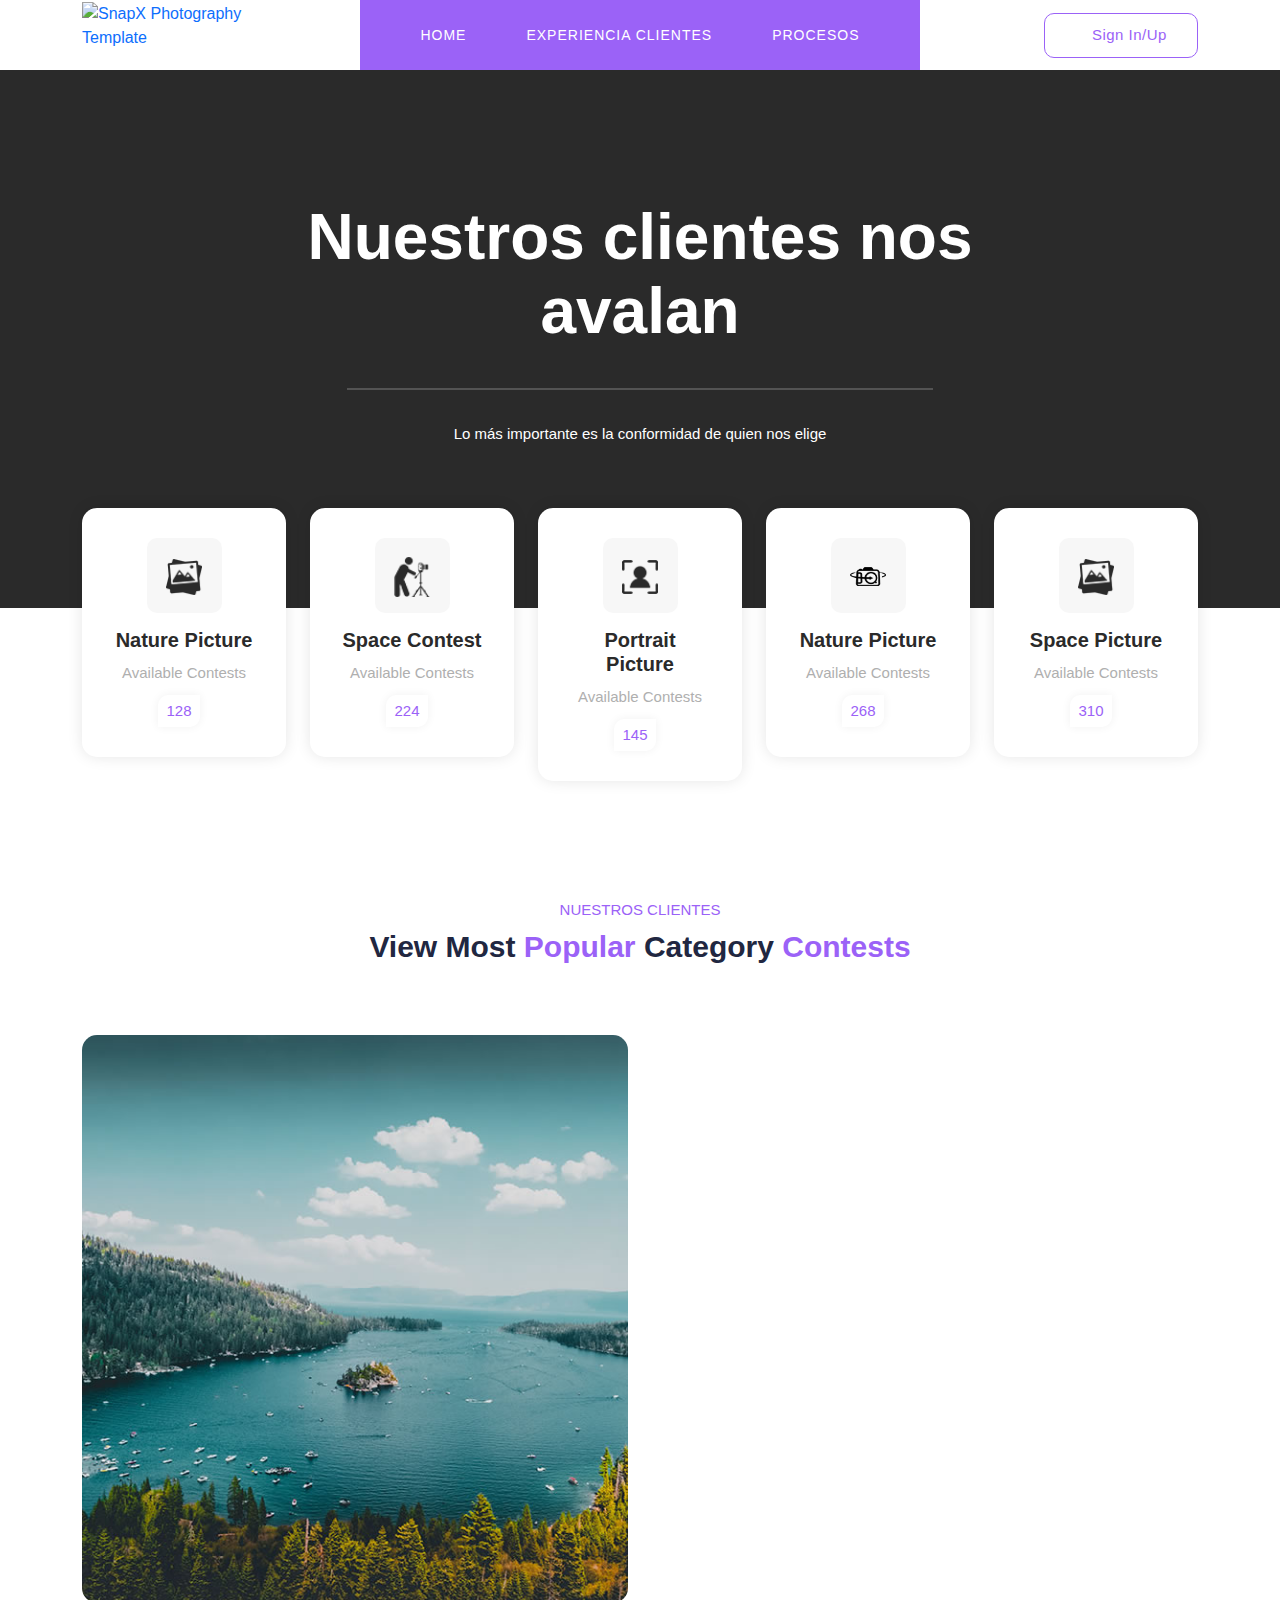
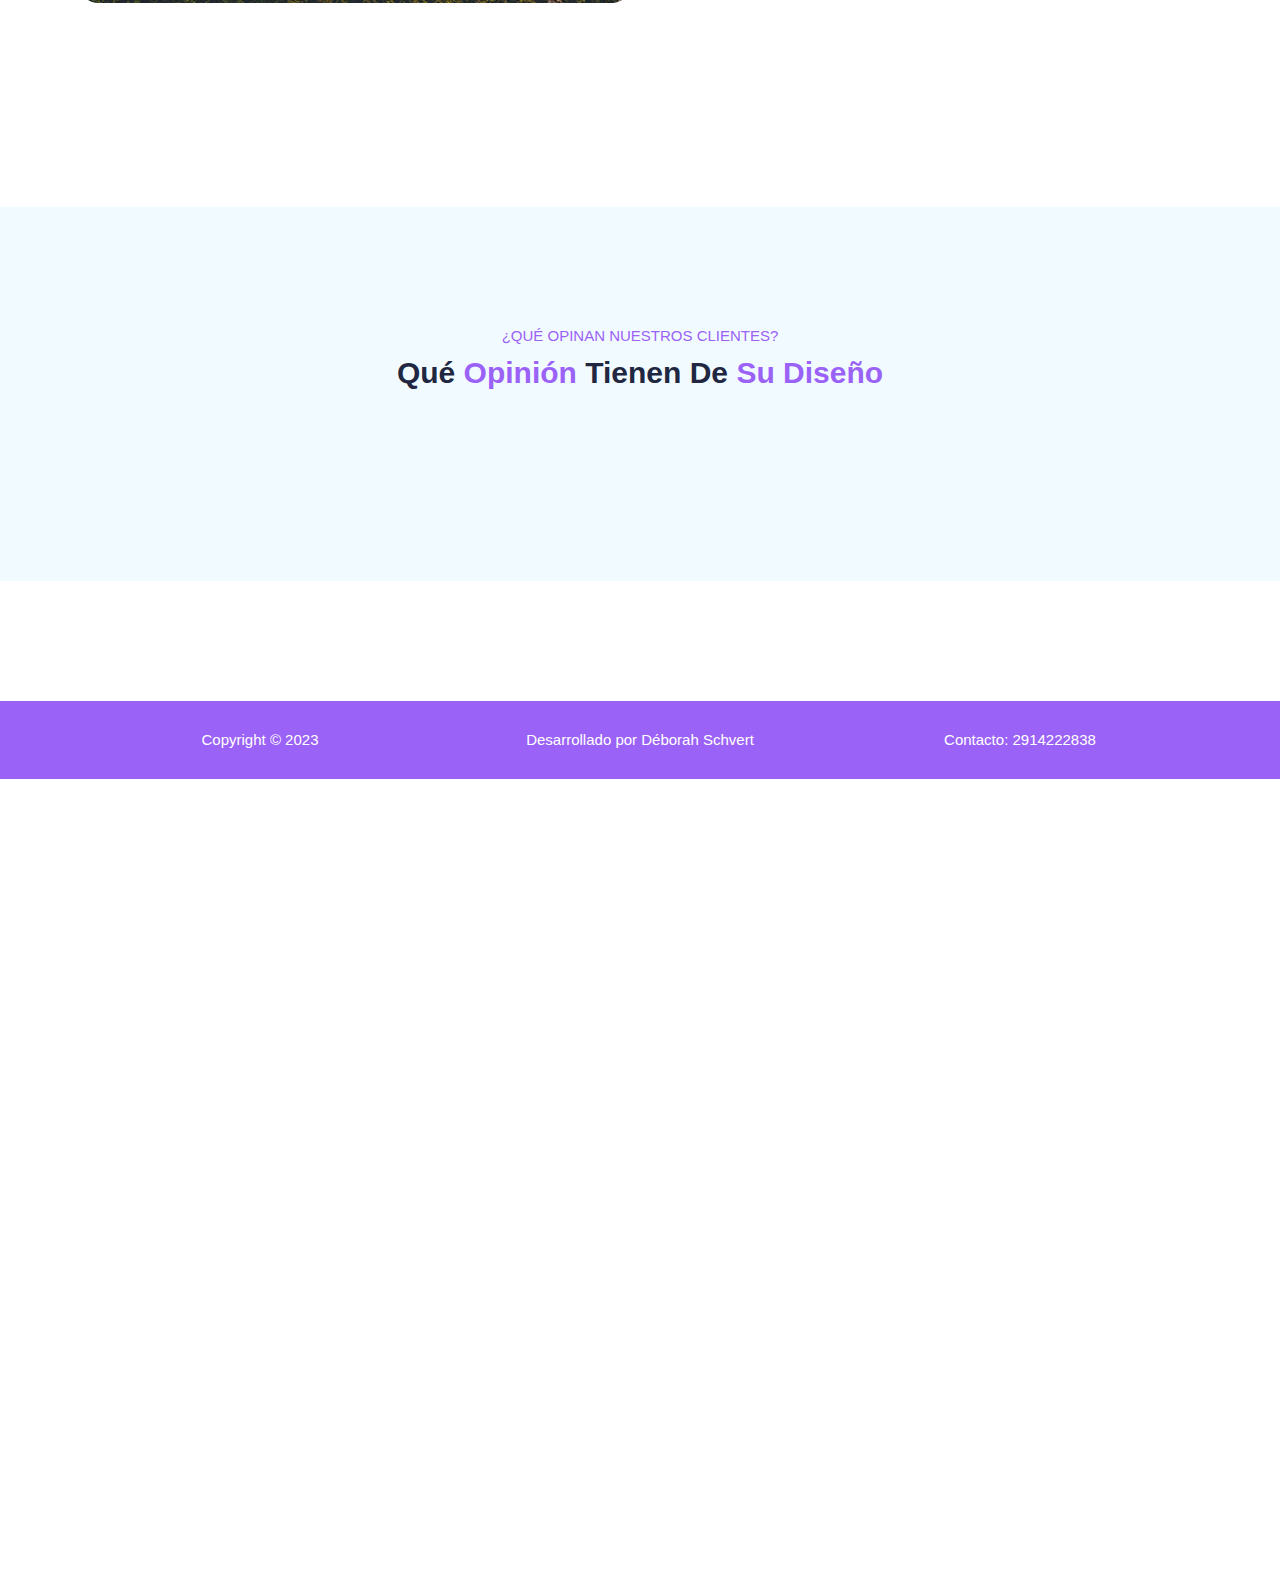
==== commit 2a1a04d5: "Add files via upload" ====
--- a/categories.html
+++ b/categories.html
@@ -423,12 +423,17 @@
 
   </section>
 
-  <footer class="no-space">
+  <footer>
     <div class="container">
       <div class="row">
-        <div class="col-lg-12">
-          <p>Copyright © 2023  <br>   Desarrollado por Déborah Schvert   <br>    Contacto: 2914222838
-
+        <div class="col-lg-4">
+          <p>Copyright © 2023  </p>
+        </div>
+        <div class="col-lg-4">
+          <p>Desarrollado por Déborah Schvert </p>
+        </div>
+        <div class="col-lg-4">
+          <p>Contacto: 2914222838 </p>
         </div>
       </div>
     </div>
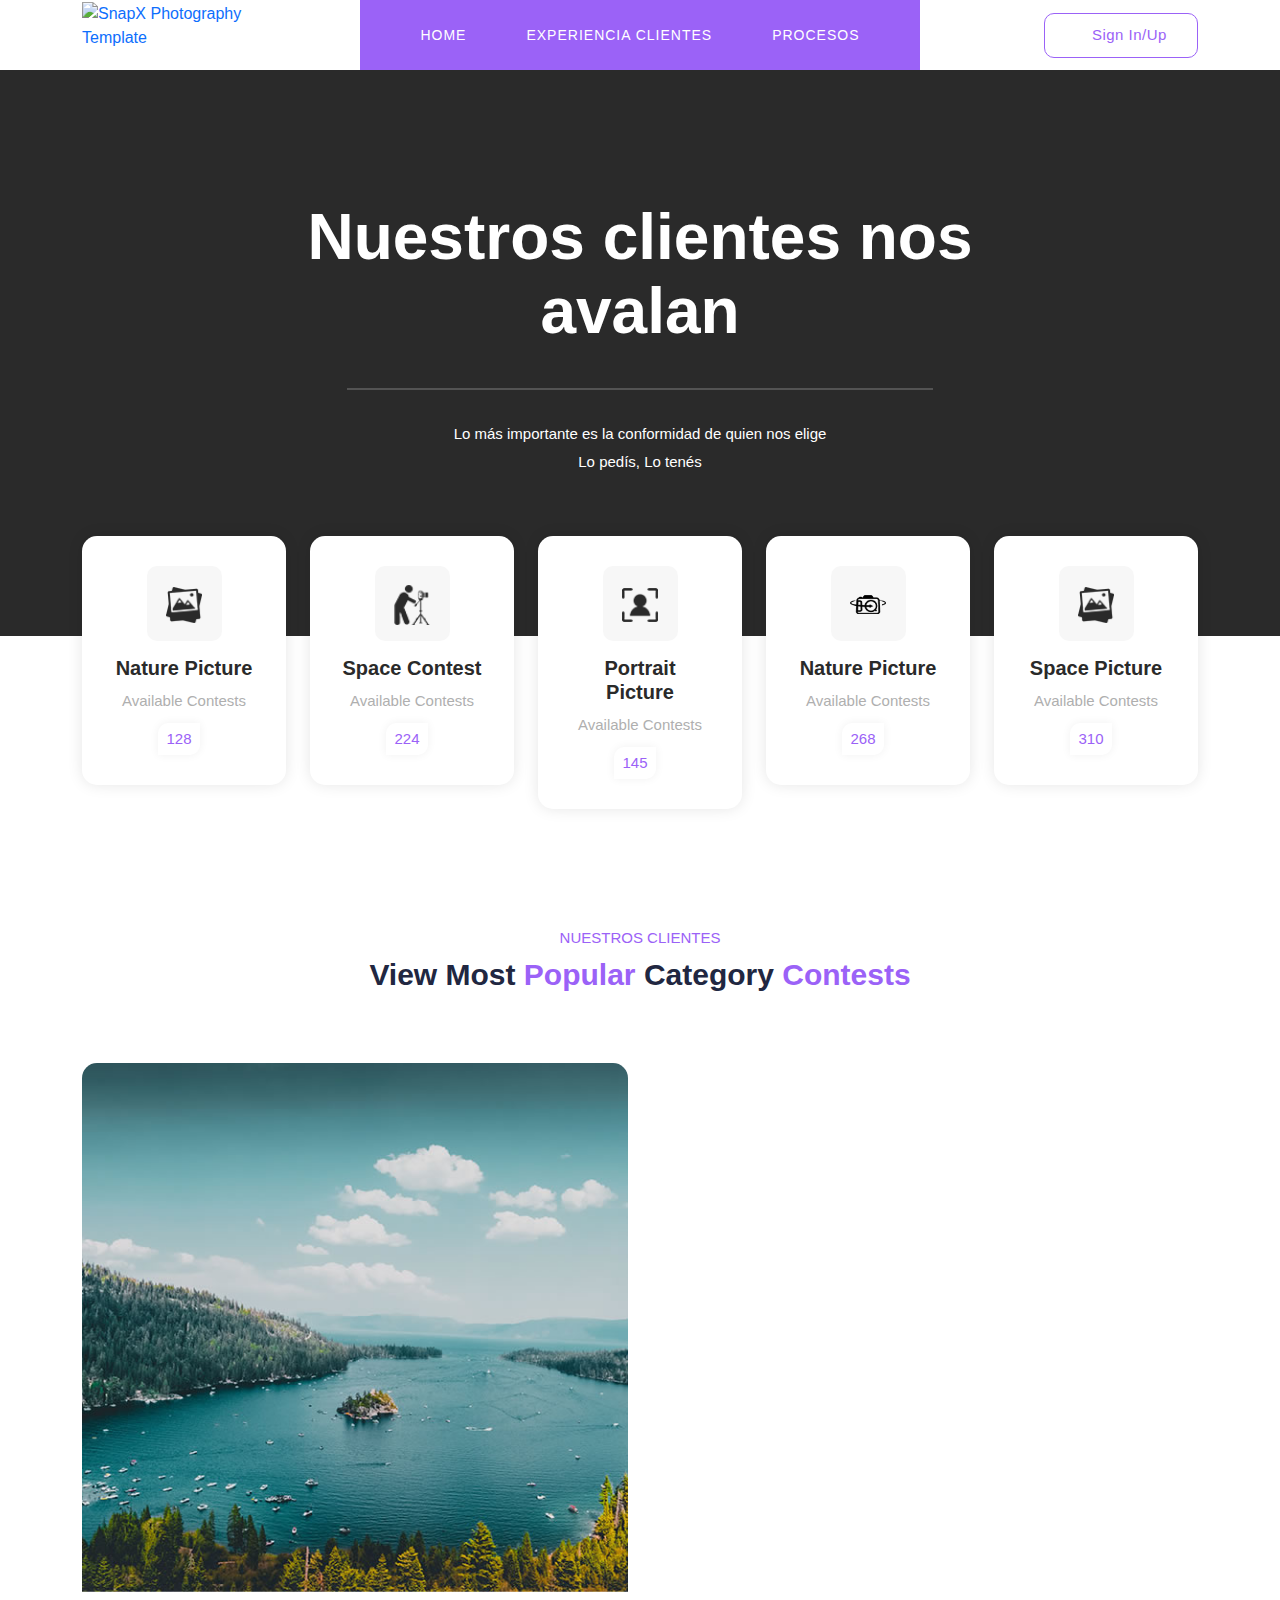
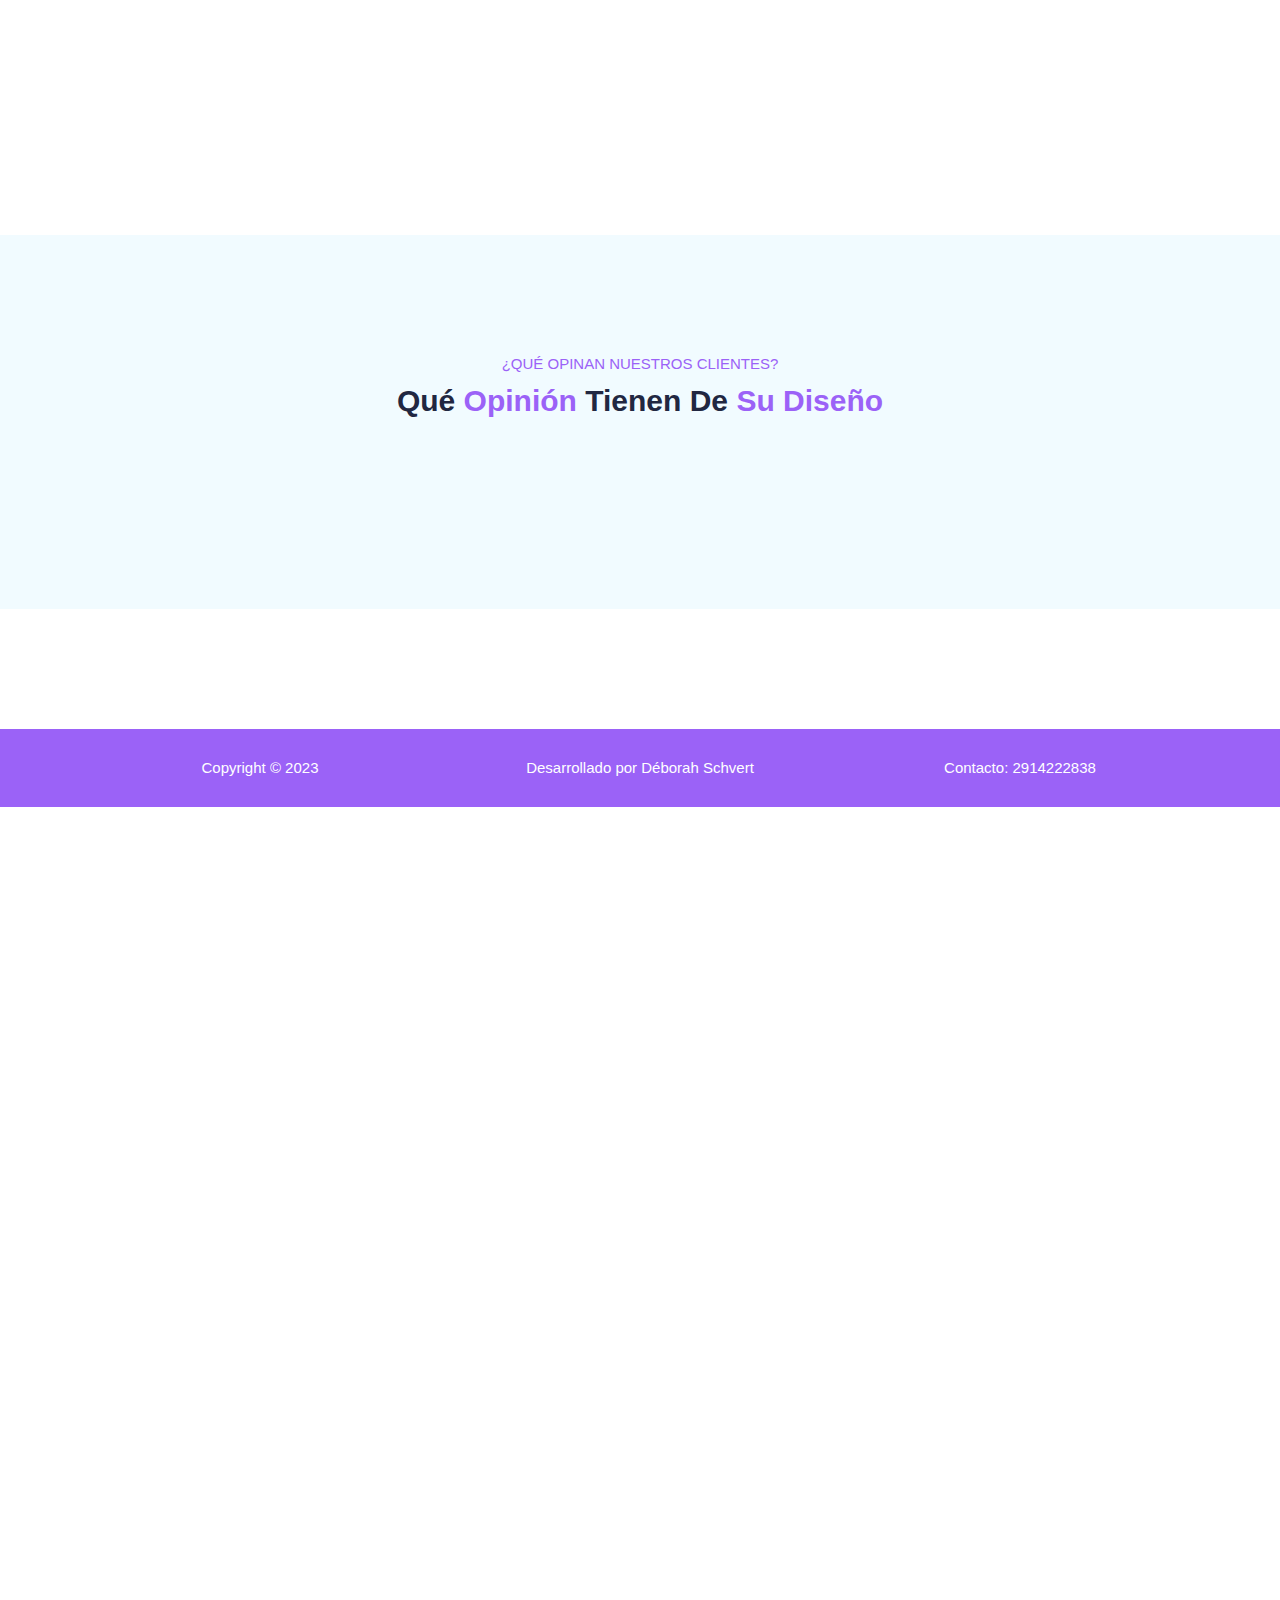
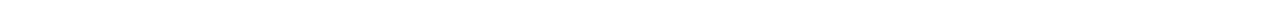
==== commit 99f9c954: "Add files via upload" ====
--- a/categories.html
+++ b/categories.html
@@ -156,7 +156,7 @@
       <div class="row">
         <div class="col-lg-8 offset-lg-2 header-text">
           <h2>Nuestros clientes nos avalan</h2>
-          <p>Lo más importante es la conformidad de quien nos elige</p>
+          <p>Lo más importante es la conformidad de quien nos elige<br>Lo pedís, Lo tenés</p>
         </div>
       </div>
     </div>
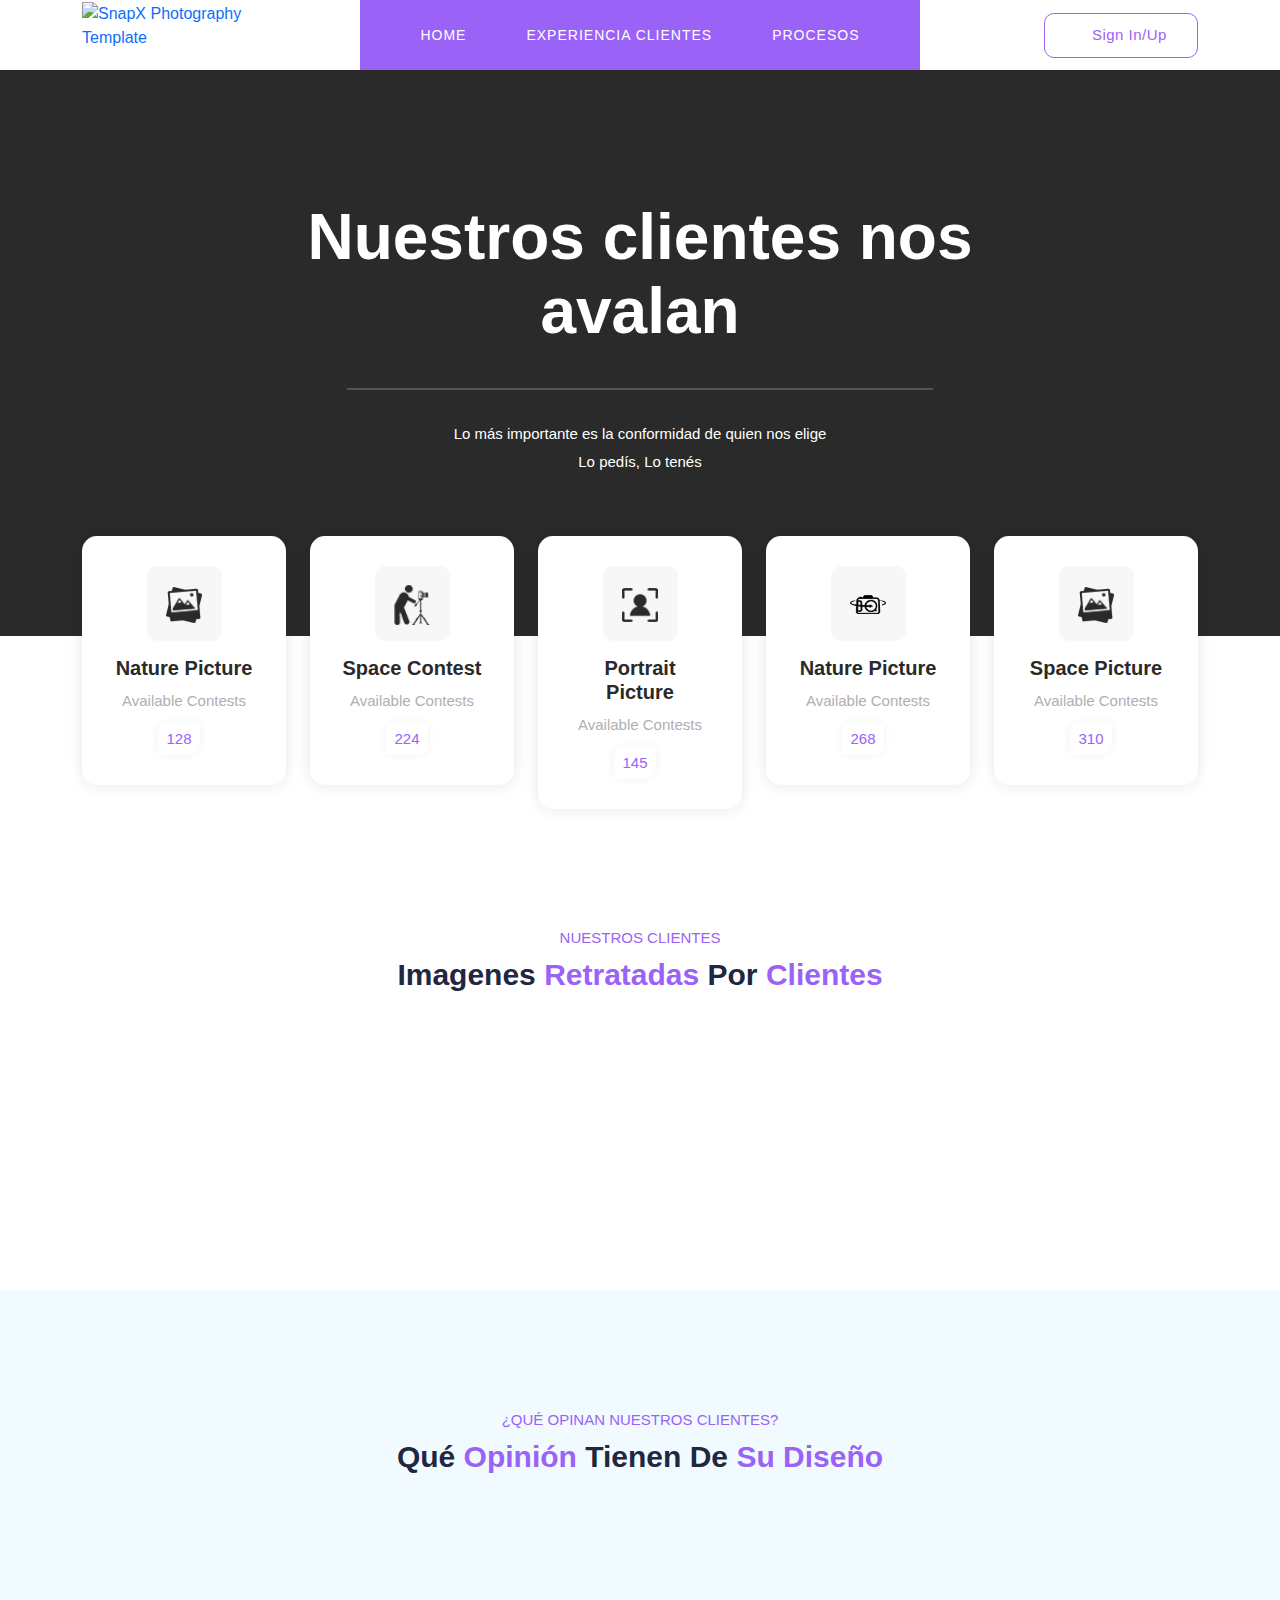
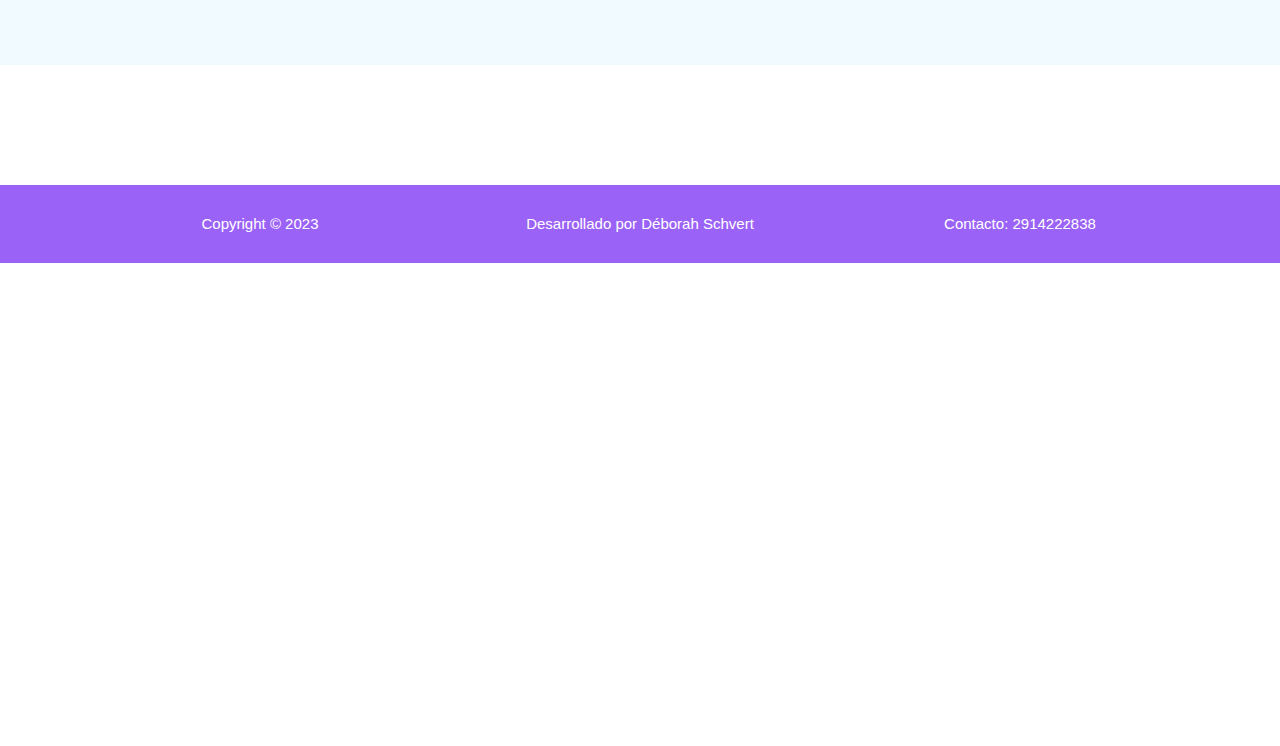
==== commit 67c92d88: "Add files via upload" ====
--- a/categories.html
+++ b/categories.html
@@ -225,20 +225,20 @@
         <div class="col-lg-12">
           <div class="section-heading text-center">
             <h6>Nuestros clientes</h6>
-            <h4>View Most <em>Popular</em> Category <em>Contests</em></h4>
+            <h4>Imagenes <em> retratadas </em> por <em>Clientes</em></h4>
           </div>
         </div>
         <div class="col-lg-6">
           <div class="item">
             <div class="thumb">
-              <img src="assets/images/featured-image-02.jpg" alt="">
+              <img src="assets/images/majo.jpg" alt="">
               <div class="hover-effect">
                 <div class="content">
                   <div class="top-content">
                     <span class="award">Award Price</span>
                     <span class="price">$1,600</span>
                   </div>
-                  <h4>Walk In The Nature Night</h4>
+                  <h4>Mates viajeros</h4>
                   <div class="info">
                     <span class="participants"><img src="assets//images/icon-03.png" alt=""><br>60<br>Participants</span>
                     <span class="submittions"><img src="assets//images/icon-01.png" alt=""><br>188<br>Submissions</span>
@@ -254,14 +254,14 @@
         <div class="col-lg-6">
           <div class="item">
             <div class="thumb">
-              <img src="assets/images/featured-image-01.jpg" alt="">
+              <img src="assets/images/curu.jpg" alt="">
               <div class="hover-effect">
                 <div class="content">
                   <div class="top-content">
                     <span class="award">Award Price</span>
                     <span class="price">$3,200</span>
                   </div>
-                  <h4>Walk In The Nature Night</h4>
+                  <h4>La Curuneta</h4>
                   <div class="info">
                     <span class="participants"><img src="assets//images/icon-03.png" alt=""><br>78<br>Participants</span>
                     <span class="submittions"><img src="assets//images/icon-01.png" alt=""><br>240<br>Submissions</span>
@@ -277,14 +277,14 @@
         <div class="col-lg-4">
           <div class="item">
             <div class="thumb">
-              <img src="assets/images/featured-image-03.jpg" alt="">
+              <img src="assets/images/martin.jpg" alt="">
               <div class="hover-effect">
                 <div class="content">
                   <div class="top-content">
                     <span class="award">Award Price</span>
                     <span class="price">$4,100</span>
                   </div>
-                  <h4>Walk In The Nature Night</h4>
+                  <h4>Regalo de Recibida y<br> compañero de trabajo</h4>
                   <div class="info">
                     <span class="participants"><img src="assets//images/icon-03.png" alt=""><br>112<br>Participants</span>
                     <span class="submittions"><img src="assets//images/icon-01.png" alt=""><br>286<br>Submissions</span>
@@ -300,14 +300,14 @@
         <div class="col-lg-4">
           <div class="item">
             <div class="thumb">
-              <img src="assets/images/featured-image-04.jpg" alt="">
+              <img src="assets/images/carme.jpg" alt="">
               <div class="hover-effect">
                 <div class="content">
                   <div class="top-content">
                     <span class="award">Award Price</span>
                     <span class="price">$3,400</span>
                   </div>
-                  <h4>Walk In The Nature Night</h4>
+                  <h4>Regalo de Recibida<br>Diseño Personalizado</h4>
                   <div class="info">
                     <span class="participants"><img src="assets//images/icon-03.png" alt=""><br>54<br>Participants</span>
                     <span class="submittions"><img src="assets//images/icon-01.png" alt=""><br>140<br>Submissions</span>
@@ -323,14 +323,14 @@
         <div class="col-lg-4">
           <div class="item">
             <div class="thumb">
-              <img src="assets/images/featured-image-05.jpg" alt="">
+              <img src="assets/images/pablo.jpg" alt="">
               <div class="hover-effect">
                 <div class="content">
                   <div class="top-content">
                     <span class="award">Award Price</span>
                     <span class="price">$2,200</span>
                   </div>
-                  <h4>Walk In The Nature Night</h4>
+                  <h4>Regalo de cumpleaños personalizado</h4>
                   <div class="info">
                     <span class="participants"><img src="assets//images/icon-03.png" alt=""><br>68<br>Participants</span>
                     <span class="submittions"><img src="assets//images/icon-01.png" alt=""><br>162<br>Submissions</span>
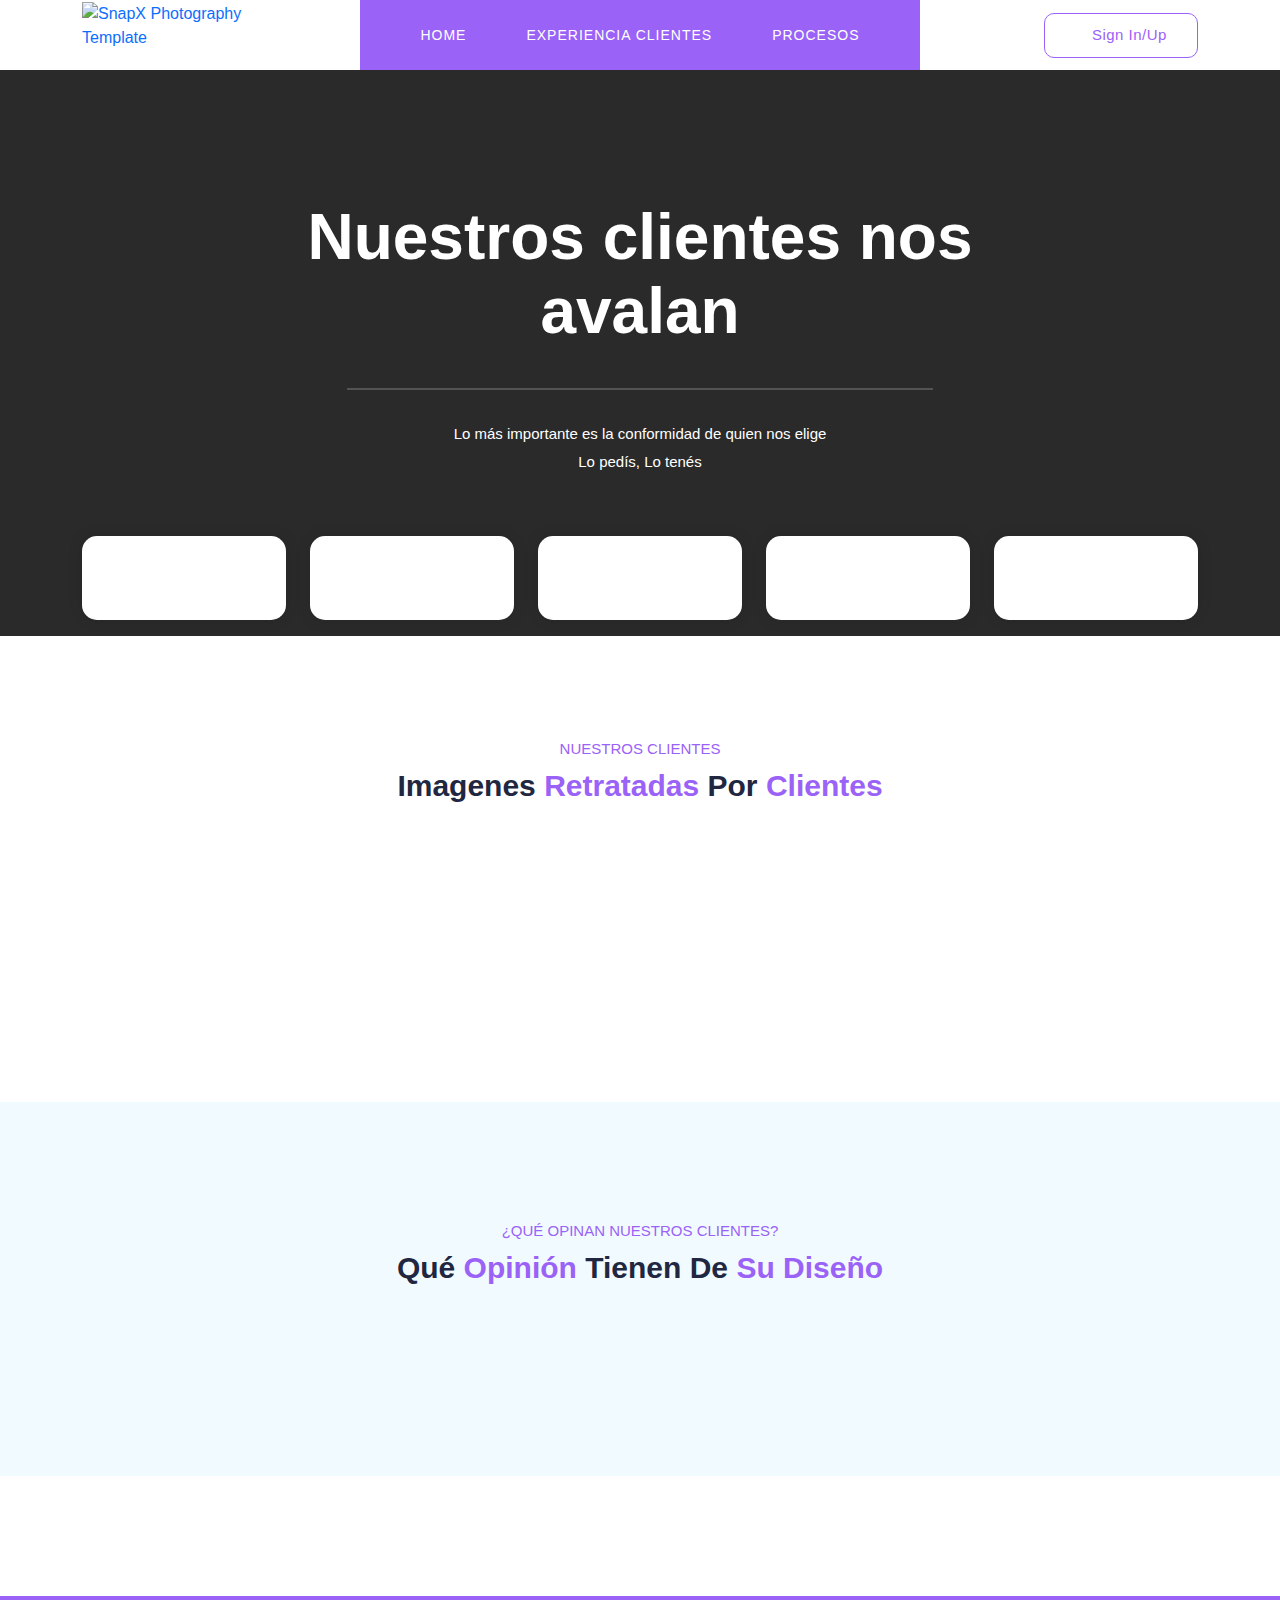
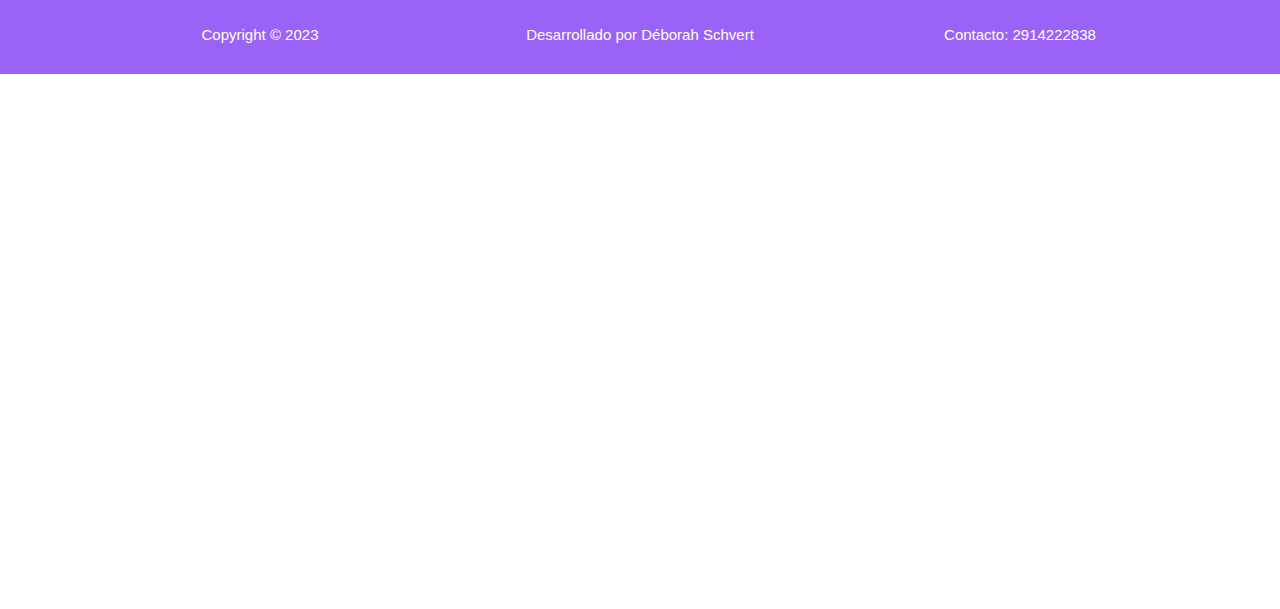
==== commit 42a16b03: "Add files via upload" ====
--- a/categories.html
+++ b/categories.html
@@ -167,52 +167,37 @@
       <div class="row">
         <div class="col-lg col-sm-4">
           <div class="item">
-            <div class="icon">
-              <img src="assets/images/icon-01.png" alt="">
-            </div>
-            <h4>Nature Picture</h4>
-            <span>Available Contests</span>
-            <span class="counter">128</span>
+            <div >
+              <img src="assets/images/principito.jpg" alt="">
+            </div>
           </div>
         </div>
         <div class="col-lg col-sm-4">
           <div class="item">
-            <div class="icon">
-              <img src="assets/images/icon-02.png" alt="">
-            </div>
-            <h4>Space Contest</h4>
-            <span>Available Contests</span>
-            <span class="counter">224</span>
+            <div>
+              <img src="assets/images/mafalda.jpg" alt="">
+            </div>
           </div>
         </div>
         <div class="col-lg col-sm-4">
           <div class="item">
-            <div class="icon">
-              <img src="assets/images/icon-03.png" alt="">
-            </div>
-            <h4>Portrait Picture</h4>
-            <span>Available Contests</span>
-            <span class="counter">145</span>
+            <div>
+              <img src="assets/images/moto.jpg" alt="">
+            </div>
           </div>
         </div>
         <div class="col-lg col-sm-4">
           <div class="item">
-            <div class="icon">
-              <img src="assets/images/icon-04.png" alt="">
-            </div>
-            <h4>Nature Picture</h4>
-            <span>Available Contests</span>
-            <span class="counter">268</span>
+            <div>
+              <img src="assets/images/perrita.jpg" alt="">
+            </div>
           </div>
         </div>
         <div class="col-lg col-sm-4">
           <div class="item">
-            <div class="icon">
-              <img src="assets/images/icon-01.png" alt="">
-            </div>
-            <h4>Space Picture</h4>
-            <span>Available Contests</span>
-            <span class="counter">310</span>
+            <div>
+              <img src="assets/images/atardecer.jpg" alt="">
+            </div>
           </div>
         </div>
       </div>
@@ -361,60 +346,60 @@
             <div class="item">
               <div class="content">
                 <div class="left-content">
-                  <p>“SnapX Photography is a professional website template for photo and video related businesses. This Bootstrap v5.1.3 HTML CSS template is provided by TemplateMo website.”</p>
-                  <h4>Thomas Wilson</h4>
-                  <span>User #007704</span>
+                  <p>“Hola Debo! Genial! Le encantó!! Se puso a llorar porque no se la esperaba jaja era para mi mamá, regalo adelantado de cumple porque yo no pude estar”</p>
+                  <h4>Aylén</h4>
+                  <span>Regalo de cumple para su mamá personalizado</span>
                 </div>
                 <div class="image">
-                  <img src="assets/images/author.jpg" alt="">
+                  <img src="assets/images/aylen.jpg" alt="">
                 </div>
               </div>
             </div>
             <div class="item">
               <div class="content">
                 <div class="left-content">
-                  <p>“You may visit Too CSS website for latest collections of great templates. There are a variety of different categories for HTML CSS templates.”</p>
-                  <h4>John Walker</h4>
-                  <span>User #007772</span>
+                  <p>“Le encantó el regalo a mi cuñada, una amiga de ella la vió y quiere una, te va escribir en estos días.”</p>
+                  <h4>Emiliano</h4>
+                  <span>Regalo de cumple personalizado con los nombres de la familia</span>
                 </div>
                 <div class="image">
-                  <img src="assets/images/author.jpg" alt="">
+                  <img src="assets/images/jesi.jpg" alt="">
                 </div>
               </div>
             </div>
             <div class="item">
               <div class="content">
                 <div class="left-content">
-                  <p>“If you need a working contact form, please visit TemplateMo contact page for more information. You can easily buy and use a simple PHP contact form.”</p>
-                  <h4>Vincent Anthon</h4>
-                  <span>User #007794</span>
+                  <p>“Quedé re bien con mi señora. Te voy a recomendar con los chicos de la peña porque todos van a querer el set con los colores de Villa Mitre.”</p>
+                  <h4>Martín</h4>
+                  <span>Regalo de reconciliación</span>
                 </div>
                 <div class="image">
-                  <img src="assets/images/author.jpg" alt="">
+                  <img src="assets/images/martinvm2.jpg" alt="">
                 </div>
               </div>
             </div>
             <div class="item">
               <div class="content">
                 <div class="left-content">
-                  <p>“When you need Free CSS Templates, you just remember our website TemplateMo. We provide you best quality website templates at absolutely free of charge. No hidden cost involved.”</p>
-                  <h4>Alan Smithee</h4>
-                  <span>User #007765</span>
+                  <p>“Hola! Le encantó el regalo! El perrito había fallecido el año pasado y lo amaban, el novio de mi amiga cuando vió la maceta y el perro estaba tal cual salió llorando para la pieza, ahora tienen su recuerdo para siempre.”</p>
+                  <h4>Mariana</h4>
+                  <span>Regalo de cumple personalizado</span>
                 </div>
                 <div class="image">
-                  <img src="assets/images/author.jpg" alt="">
+                  <img src="assets/images/mariana.jpg" alt="">
                 </div>
               </div>
             </div>
             <div class="item">
               <div class="content">
                 <div class="left-content">
-                  <p>“We hope this template is very useful for your website development. If you wish to <a rel="nofollow" href="https://templatemo.com/contact" target="_blank">support TemplateMo</a>, you may make a small amount of donation via PayPal.”</p>
-                  <h4>Alan Smithee</h4>
-                  <span>User #007724</span>
+                  <p>“Hiciste muy feliz a una española que ama el mate.”</p>
+                  <h4>Joaquín</h4>
+                  <span>Regalo argentino</span>
                 </div>
                 <div class="image">
-                  <img src="assets/images/author.jpg" alt="">
+                  <img src="assets/images/judit.jpg" alt="">
                 </div>
               </div>
             </div>
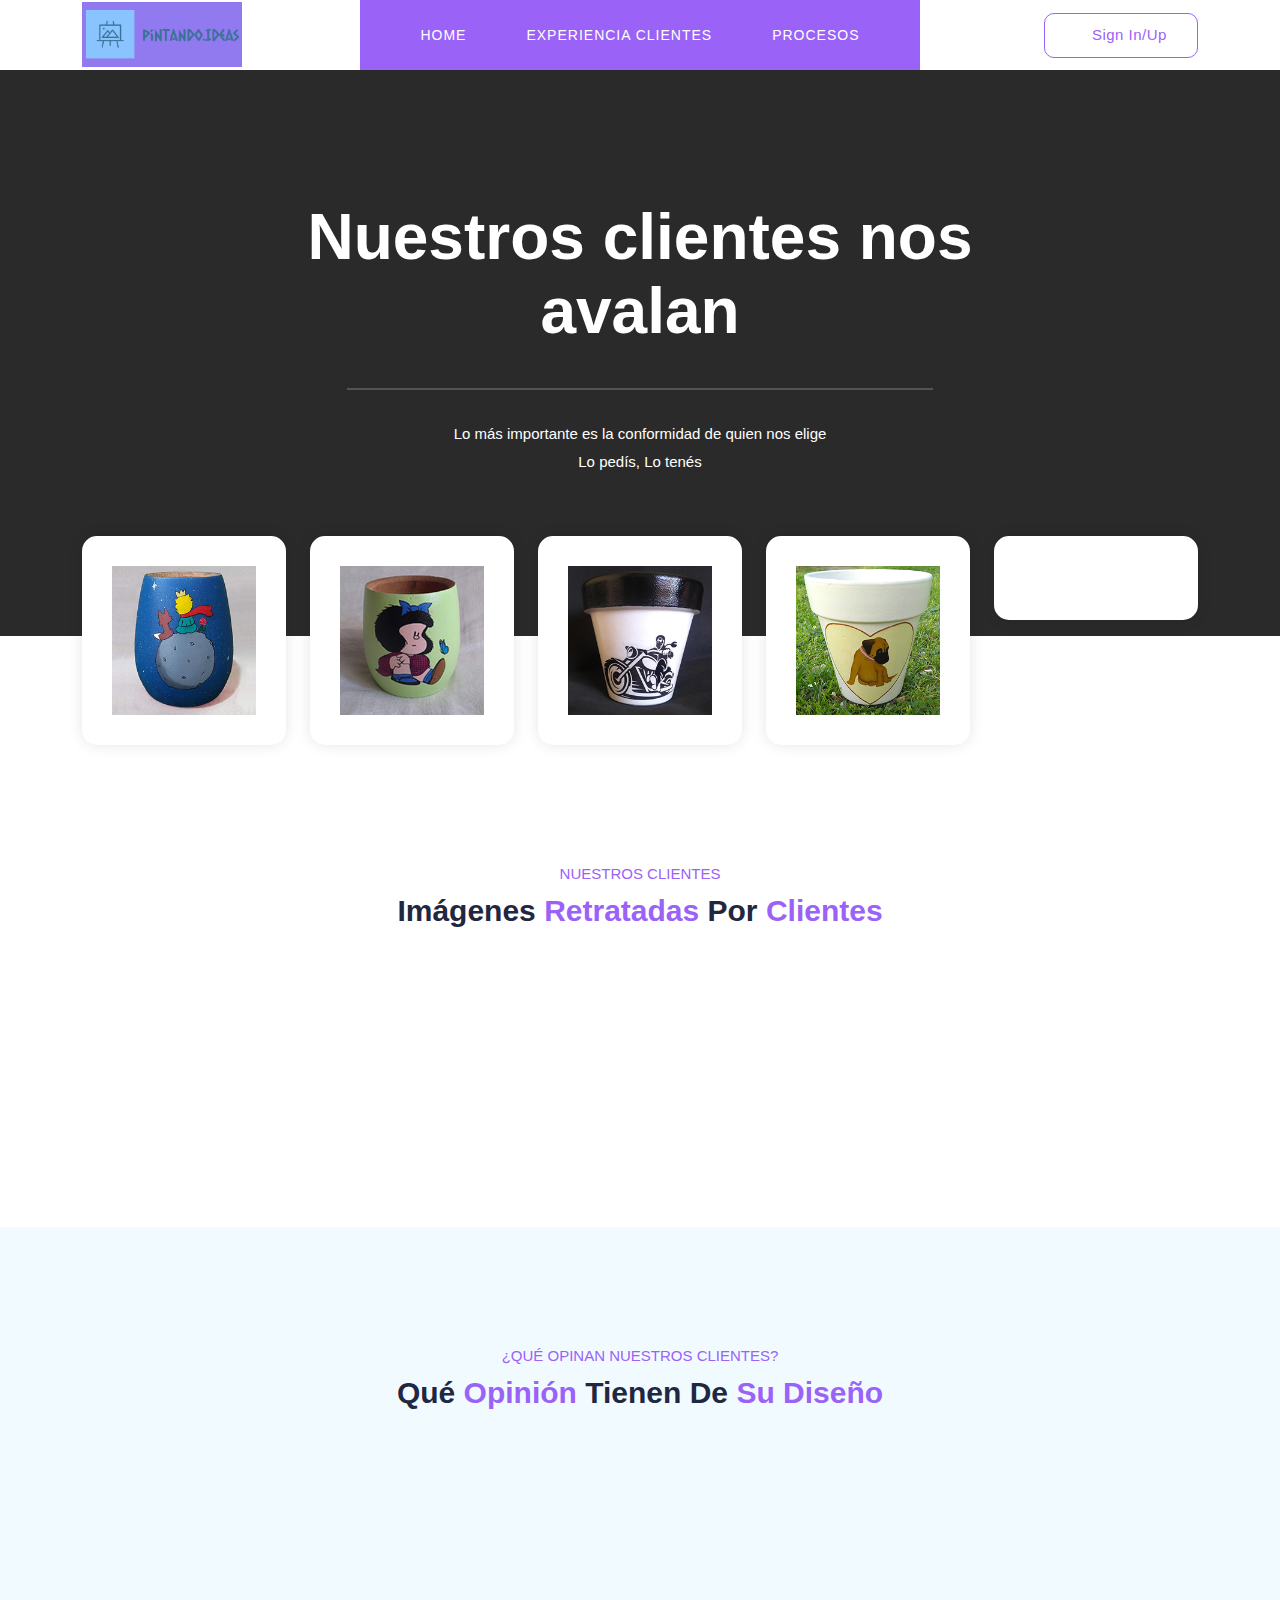
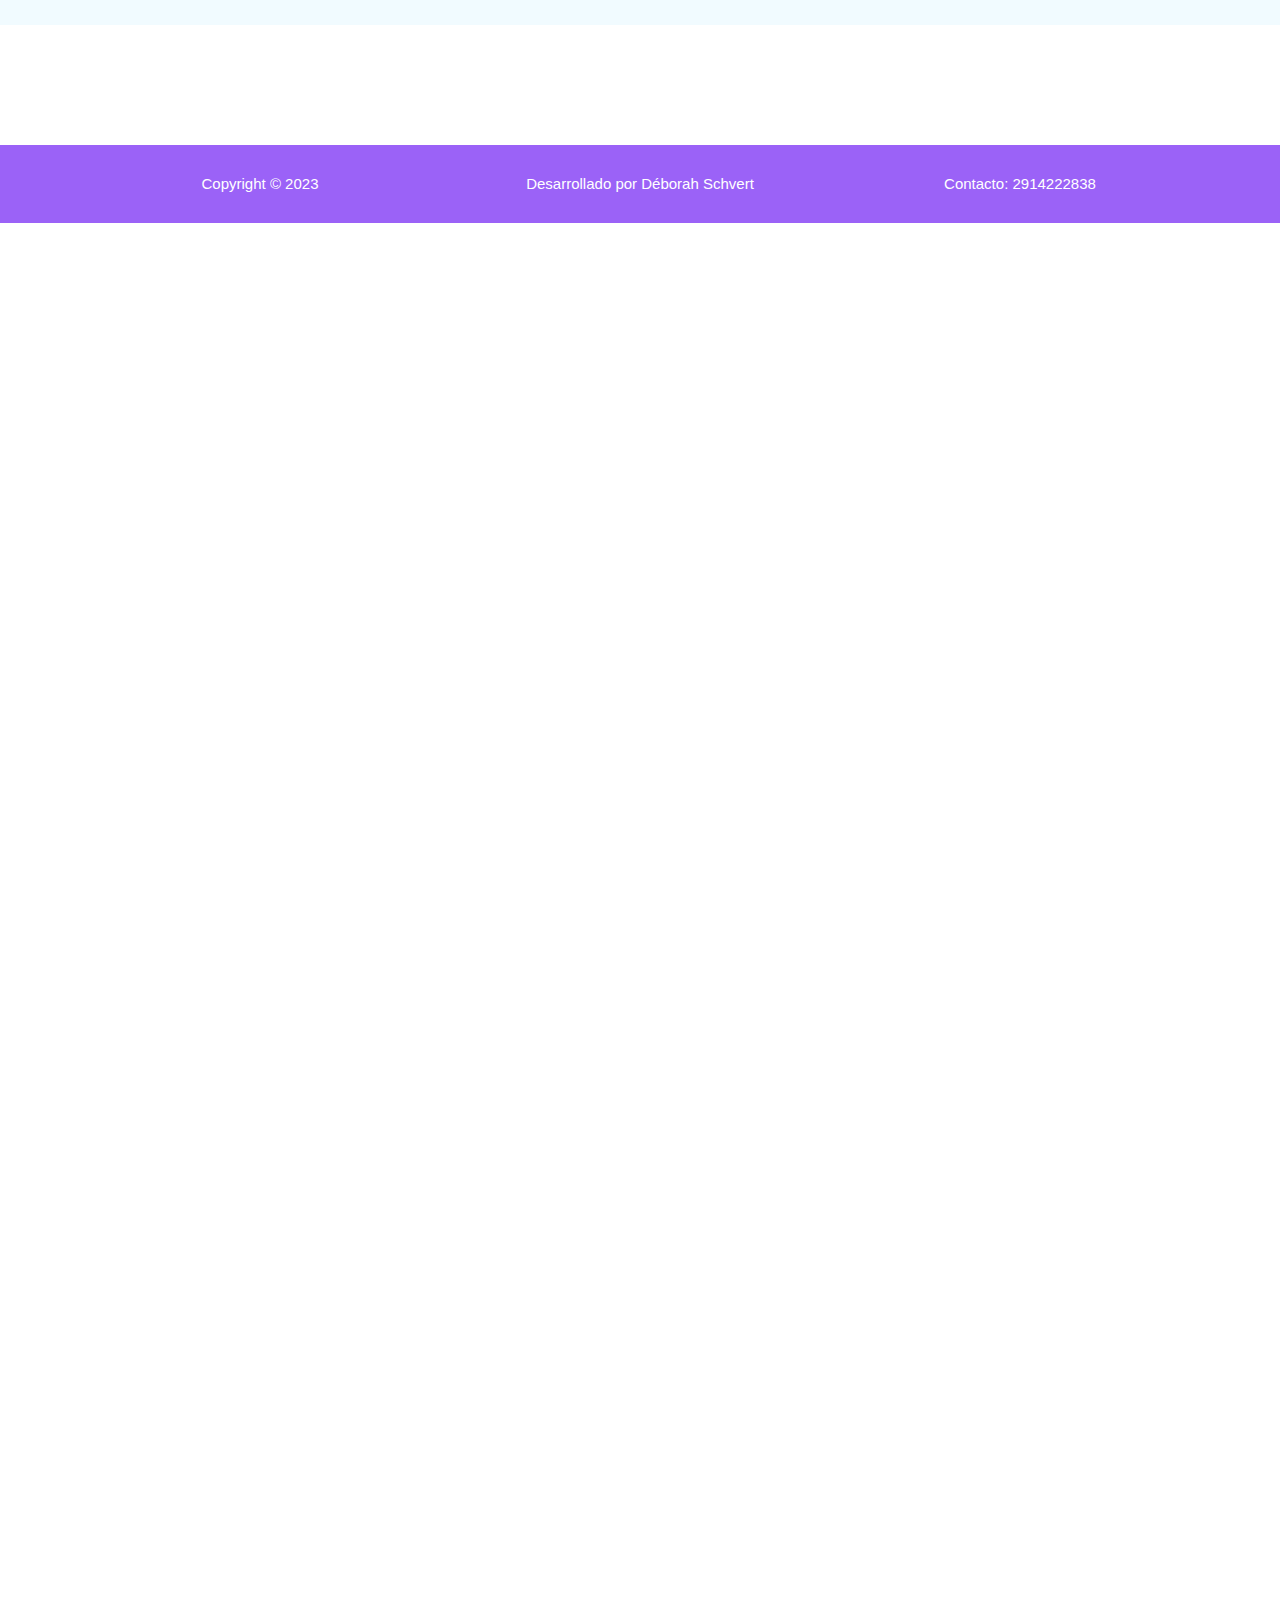
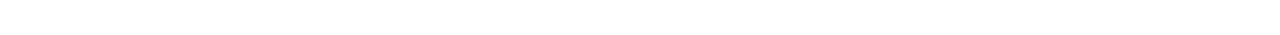
==== commit 5b75e27c: "Add files via upload" ====
--- a/categories.html
+++ b/categories.html
@@ -4,12 +4,14 @@
   <head>
 
     <meta charset="utf-8">
-    <meta name="author" content="templatemo">
+    <meta name="description" content="pintura decorativa">
+    <meta name="keywords"   content="Pintura decorativa, regalo, objetos pintados, pintado a mano, regalo exclusivo, regalo personalizado">
+    <meta name="author" content="Deborah Schvert">
     <meta name="viewport" content="width=device-width, initial-scale=1, shrink-to-fit=no">
 
     <link href="https://fonts.googleapis.com/css2?family=Roboto:wght@100;300;400;500;700;900&display=swap" rel="stylesheet">
 
-    <title>SnapX Photography Categories</title>
+    <title>Pintando Ideas Clientes</title>
 
     <!-- Bootstrap core CSS -->
     <link href="vendor/bootstrap/css/bootstrap.min.css" rel="stylesheet">
@@ -41,7 +43,7 @@
                   <nav class="main-nav">
                       <!-- ***** Logo Start ***** -->
                       <a href="index.html" class="logo">
-                          <img src="assets/images/logo.png" alt="SnapX Photography Template">
+                          <img src="assets/images/logo.PNG" alt="Logo de Pintando Ideas">
                       </a>
                       <!-- ***** Logo End ***** -->
                       <!-- ***** Menu Start ***** -->
@@ -62,94 +64,7 @@
           </div>
       </div>
   </header>
-  <!-- ***** Header Area End ***** -->
-
-  <div id="modal" class="popupContainer" style="display:none;">
-    <div class="popupHeader">
-        <span class="header_title">Login</span>
-        <span class="modal_close"><i class="fa fa-times"></i></span>
-    </div>
-
-    <section class="popupBody">
-        <!-- Social Login -->
-        <div class="social_login">
-            <div class="">
-                <a href="#" class="social_box fb">
-                    <span class="icon"><i class="fab fa-facebook"></i></span>
-                    <span class="icon_title">Connect with Facebook</span>
-
-                </a>
-
-                <a href="#" class="social_box google">
-                    <span class="icon"><i class="fab fa-google-plus"></i></span>
-                    <span class="icon_title">Connect with Google</span>
-                </a>
-            </div>
-
-            <div class="centeredText">
-                <span>Or use your Email address</span>
-            </div>
-
-            <div class="action_btns">
-                <div class="one_half"><a href="#" id="login_form" class="btn">Login</a></div>
-                <div class="one_half last"><a href="#" id="register_form" class="btn">Sign up</a></div>
-            </div>
-        </div>
-
-        <!-- Username & Password Login form -->
-        <div class="user_login">
-            <form action="" method="post">
-                <label>Email / Username</label>
-                <input name="username" type="text" id="username" />
-              <br />
-
-                <label>Password</label>
-                <input name="password" type="password" id="password" />
-              <br />
-
-                <div class="checkbox">
-                    <input id="remember" type="checkbox" />
-                    <label for="remember">Remember me on this computer</label>
-                </div>
-
-                <div class="action_btns">
-                    <div class="one_half"><a href="#" class="btn back_btn"><i class="fa fa-angle-double-left"></i> Back</a></div>
-                    <div class="one_half last"><button type="submit" class="btn btn_red">Login</button></div>
-                </div>
-            </form>
-
-            <a href="#" class="forgot_password">Forgot password?</a>
-        </div>
-
-        <!-- Register Form -->
-        <div class="user_register">
-            <form action="" method="post">
-                <label>Username</label>
-                <input name="username" type="text" id="username" />
-                <br />
-
-                <label>Email Address</label>
-                <input name="email" type="email" id="email" />
-                <br />
-
-                <label>Password</label>
-                <input name="password" type="password" id="password" />
-                <br />
-
-                <div class="checkbox">
-                    <input id="send_updates" type="checkbox" />
-                    <label for="send_updates">Send me occasional email updates</label>
-                </div>
-
-                <div class="action_btns">
-                    <div class="one_half"><a href="#" class="btn back_btn"><i class="fa fa-angle-double-left"></i> Back</a></div>
-                    <div class="one_half last"><button type="submit" class="btn btn_red">Register</button></div>
-                </div>
-            </form>
-        </div>
-
-    </section>
-  </div>
+
 
   <div class="page-heading">
     <div class="container">
@@ -210,7 +125,7 @@
         <div class="col-lg-12">
           <div class="section-heading text-center">
             <h6>Nuestros clientes</h6>
-            <h4>Imagenes <em> retratadas </em> por <em>Clientes</em></h4>
+            <h4>Imágenes <em> retratadas </em> por <em>Clientes</em></h4>
           </div>
         </div>
         <div class="col-lg-6">
@@ -219,17 +134,9 @@
               <img src="assets/images/majo.jpg" alt="">
               <div class="hover-effect">
                 <div class="content">
-                  <div class="top-content">
-                    <span class="award">Award Price</span>
-                    <span class="price">$1,600</span>
-                  </div>
                   <h4>Mates viajeros</h4>
-                  <div class="info">
-                    <span class="participants"><img src="assets//images/icon-03.png" alt=""><br>60<br>Participants</span>
-                    <span class="submittions"><img src="assets//images/icon-01.png" alt=""><br>188<br>Submissions</span>
-                  </div>
-                  <div class="border-button">
-                    <a href="contest-details.html">Browse Nature Contests</a>
+                  <div>
+                    <span class="participants">Mate Mapamundi, el más solicitado</span>
                   </div>
                 </div>
               </div>
@@ -242,17 +149,9 @@
               <img src="assets/images/curu.jpg" alt="">
               <div class="hover-effect">
                 <div class="content">
-                  <div class="top-content">
-                    <span class="award">Award Price</span>
-                    <span class="price">$3,200</span>
-                  </div>
                   <h4>La Curuneta</h4>
-                  <div class="info">
-                    <span class="participants"><img src="assets//images/icon-03.png" alt=""><br>78<br>Participants</span>
-                    <span class="submittions"><img src="assets//images/icon-01.png" alt=""><br>240<br>Submissions</span>
-                  </div>
-                  <div class="border-button">
-                    <a href="contest-details.html">Browse Nature Contests</a>
+                  <div>
+                    <span class="participants">Diseño viajero con patente personalizada</span>
                   </div>
                 </div>
               </div>
@@ -265,17 +164,9 @@
               <img src="assets/images/martin.jpg" alt="">
               <div class="hover-effect">
                 <div class="content">
-                  <div class="top-content">
-                    <span class="award">Award Price</span>
-                    <span class="price">$4,100</span>
-                  </div>
-                  <h4>Regalo de Recibida y<br> compañero de trabajo</h4>
-                  <div class="info">
-                    <span class="participants"><img src="assets//images/icon-03.png" alt=""><br>112<br>Participants</span>
-                    <span class="submittions"><img src="assets//images/icon-01.png" alt=""><br>286<br>Submissions</span>
-                  </div>
-                  <div class="border-button">
-                    <a href="contest-details.html">Browse Nature Contests</a>
+                  <h4>Regalo de Recibida y <br>Compañero de trabajo</h4>
+                  <div >
+                    <span class="participants">Diseño realizado por imagen enviada del solicitante<br> y agregando "Ing. Martín Paz" al reverso</span>
                   </div>
                 </div>
               </div>
@@ -288,17 +179,9 @@
               <img src="assets/images/carme.jpg" alt="">
               <div class="hover-effect">
                 <div class="content">
-                  <div class="top-content">
-                    <span class="award">Award Price</span>
-                    <span class="price">$3,400</span>
-                  </div>
-                  <h4>Regalo de Recibida<br>Diseño Personalizado</h4>
-                  <div class="info">
-                    <span class="participants"><img src="assets//images/icon-03.png" alt=""><br>54<br>Participants</span>
-                    <span class="submittions"><img src="assets//images/icon-01.png" alt=""><br>140<br>Submissions</span>
-                  </div>
-                  <div class="border-button">
-                    <a href="contest-details.html">Browse Nature Contests</a>
+                  <h4>Regalo de Recibida</h4>
+                  <div >
+                    <span class="participants">Diseño basado en las indicaciones de la solicitante <br>y la foto de recibida</span>
                   </div>
                 </div>
               </div>
@@ -311,17 +194,9 @@
               <img src="assets/images/pablo.jpg" alt="">
               <div class="hover-effect">
                 <div class="content">
-                  <div class="top-content">
-                    <span class="award">Award Price</span>
-                    <span class="price">$2,200</span>
-                  </div>
                   <h4>Regalo de cumpleaños personalizado</h4>
-                  <div class="info">
-                    <span class="participants"><img src="assets//images/icon-03.png" alt=""><br>68<br>Participants</span>
-                    <span class="submittions"><img src="assets//images/icon-01.png" alt=""><br>162<br>Submissions</span>
-                  </div>
-                  <div class="border-button">
-                    <a href="contest-details.html">Browse Nature Contests</a>
+                  <div >
+                    <span class="participants">El diseño recrea una imagen que mandó el solicitante</span>
                   </div>
                 </div>
               </div>
@@ -405,7 +280,7 @@
             </div>
           </div>
         </div>
-
+        <a href="https://api.whatsapp.com/send?phone=5492914222838" target="_blank"><img class="wp"  src="assets/images/wp.png" alt="Whatsapp"> </a>
   </section>
 
   <footer>
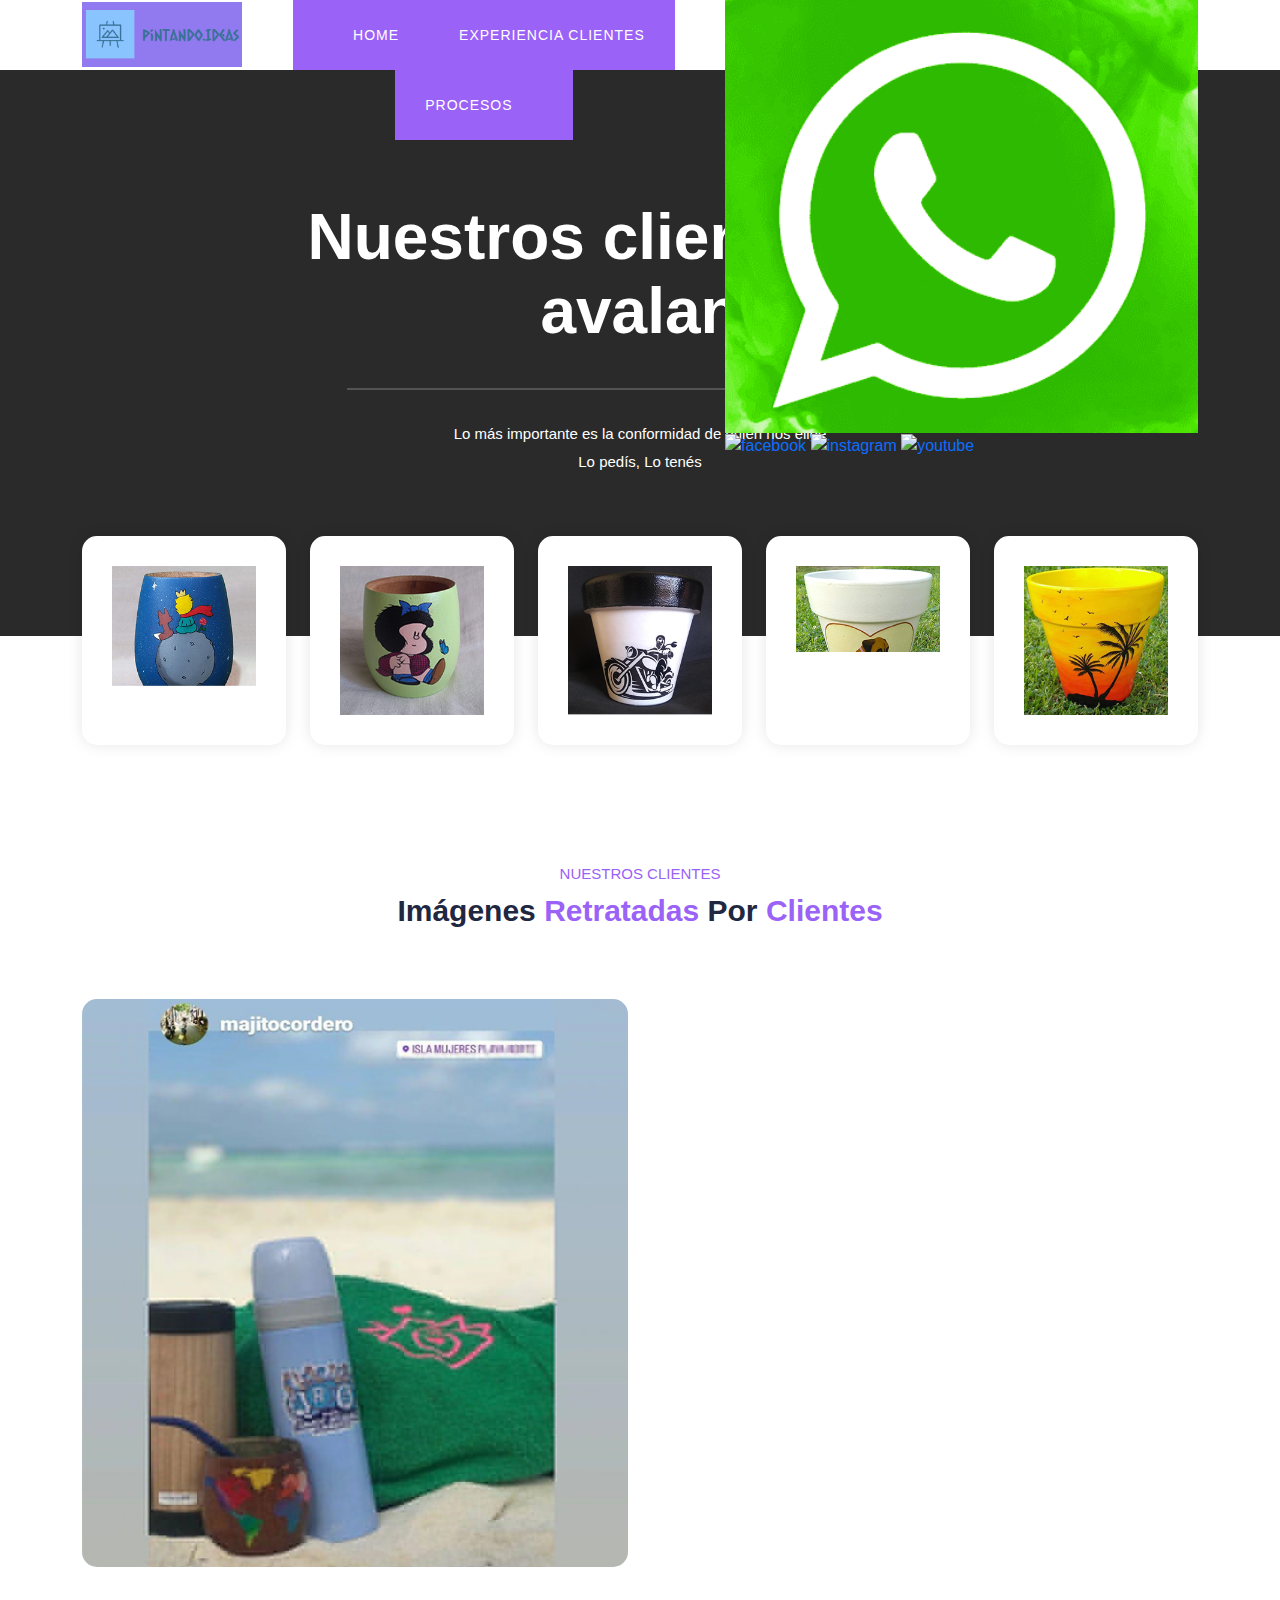
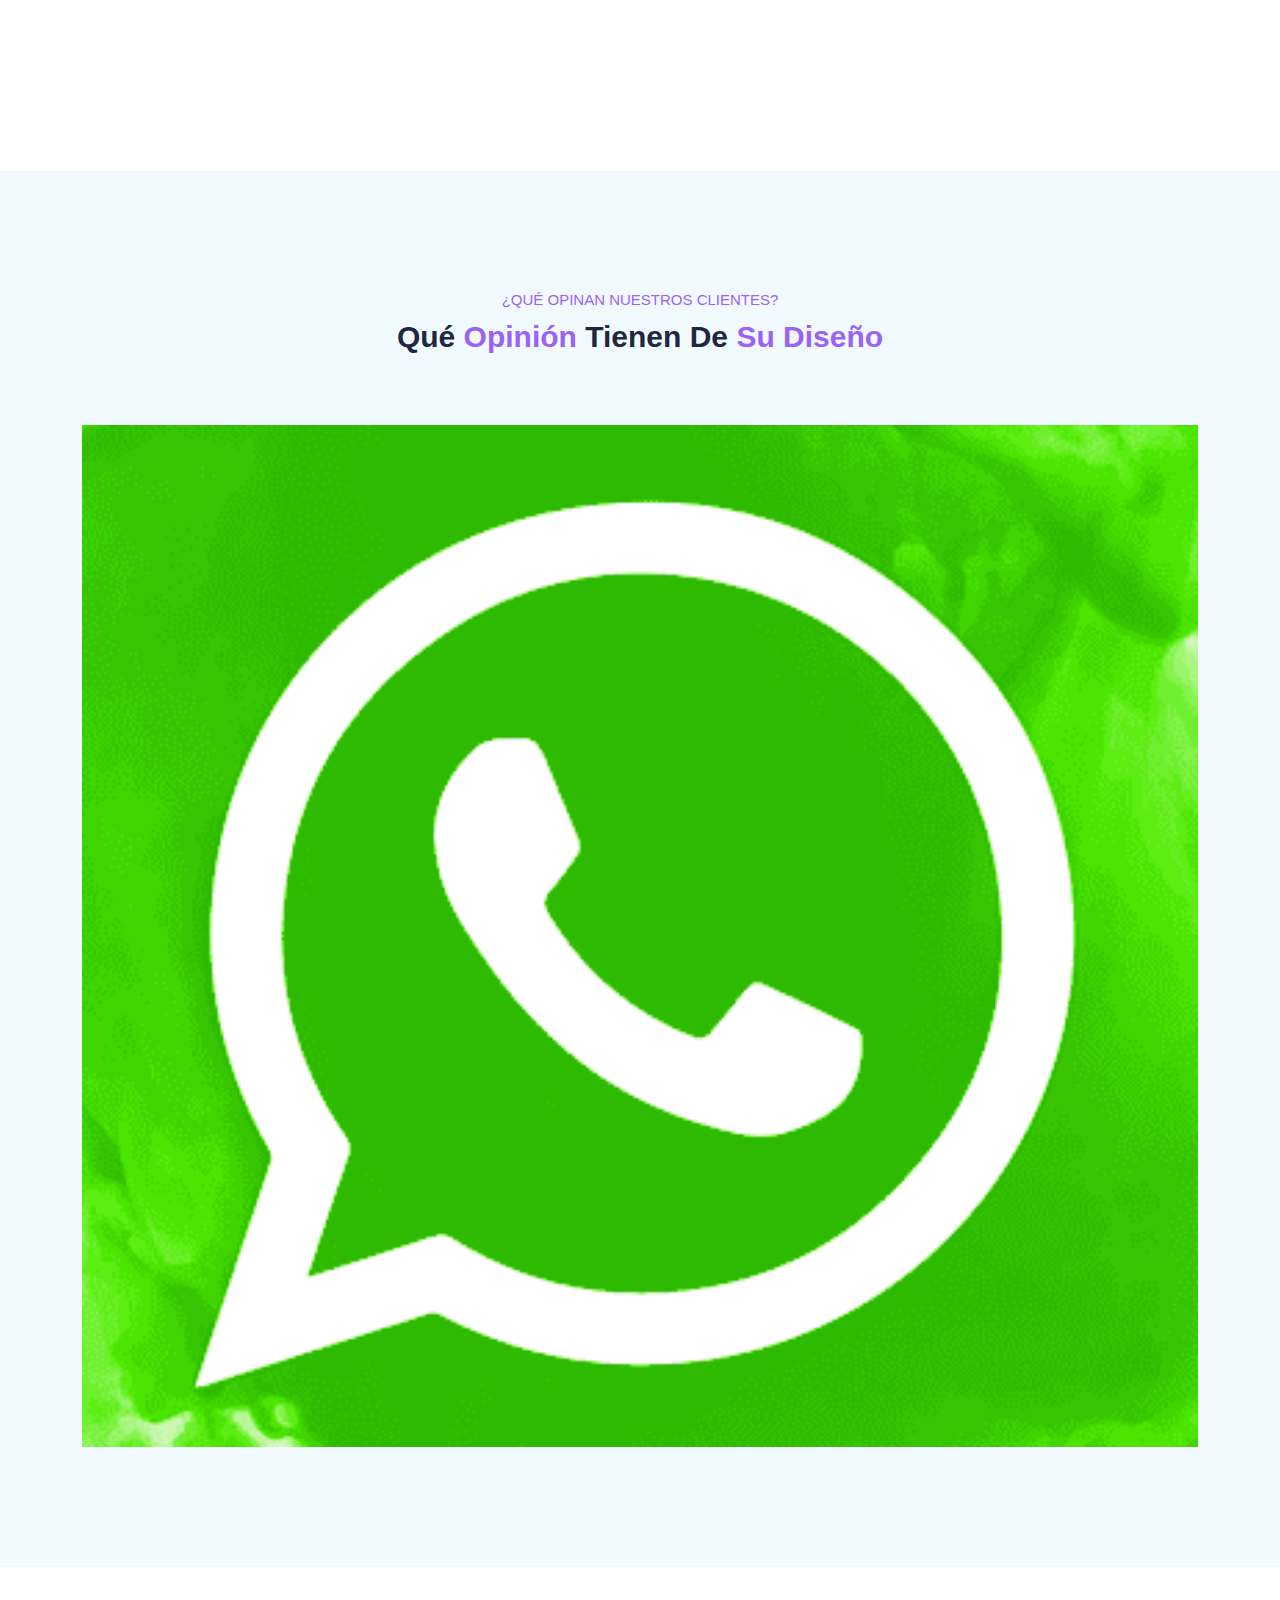
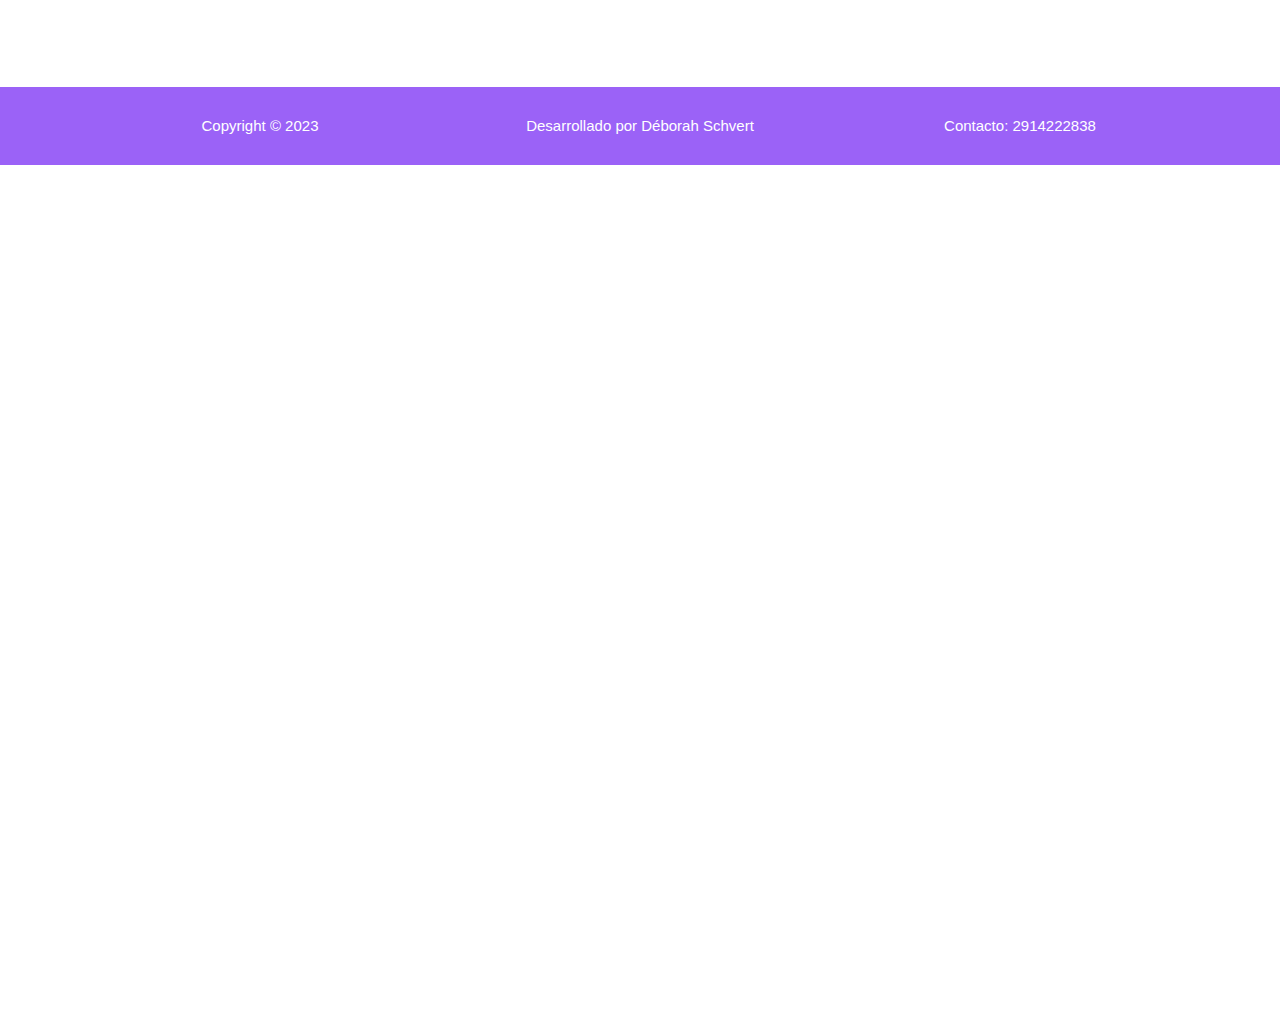
==== commit 3aa0794d: "Add files via upload" ====
--- a/categories.html
+++ b/categories.html
@@ -52,8 +52,14 @@
                           <li><a href="categories.html">Experiencia Clientes</a></li>
                           <li><a href="users.html">Procesos</a></li>
                       </ul>
-                      <div class="border-button">
-                        <a id="modal_trigger" href="#modal" class="sign-in-up"><i class="fa fa-user"></i> Sign In/Up</a>
+
+                      <div class="redes">
+
+                          <a href="https://api.whatsapp.com/send?phone=5492914222838" target="_blank"><img class="iconos"  src="assets/images/wp.png" alt="Whatsapp"> </a>
+                          <a href="https://es-la.facebook.com/" target="_blank"><img class="iconos"   src="assets/images/facebook.png" alt="facebook"> </a>
+                          <a href="https://www.instagram.com/" target="_blank"><img class="iconos"   src="assets/images/instagram.jpg" alt="instagram"> </a>
+                          <a href="https://www.youtube.com/" target="_blank"><img class="iconos"   src="assets/images/youtube.jpg" alt="youtube"> </a>
+
                       </div>
                       <a class='menu-trigger'>
                           <span>Menu</span>
